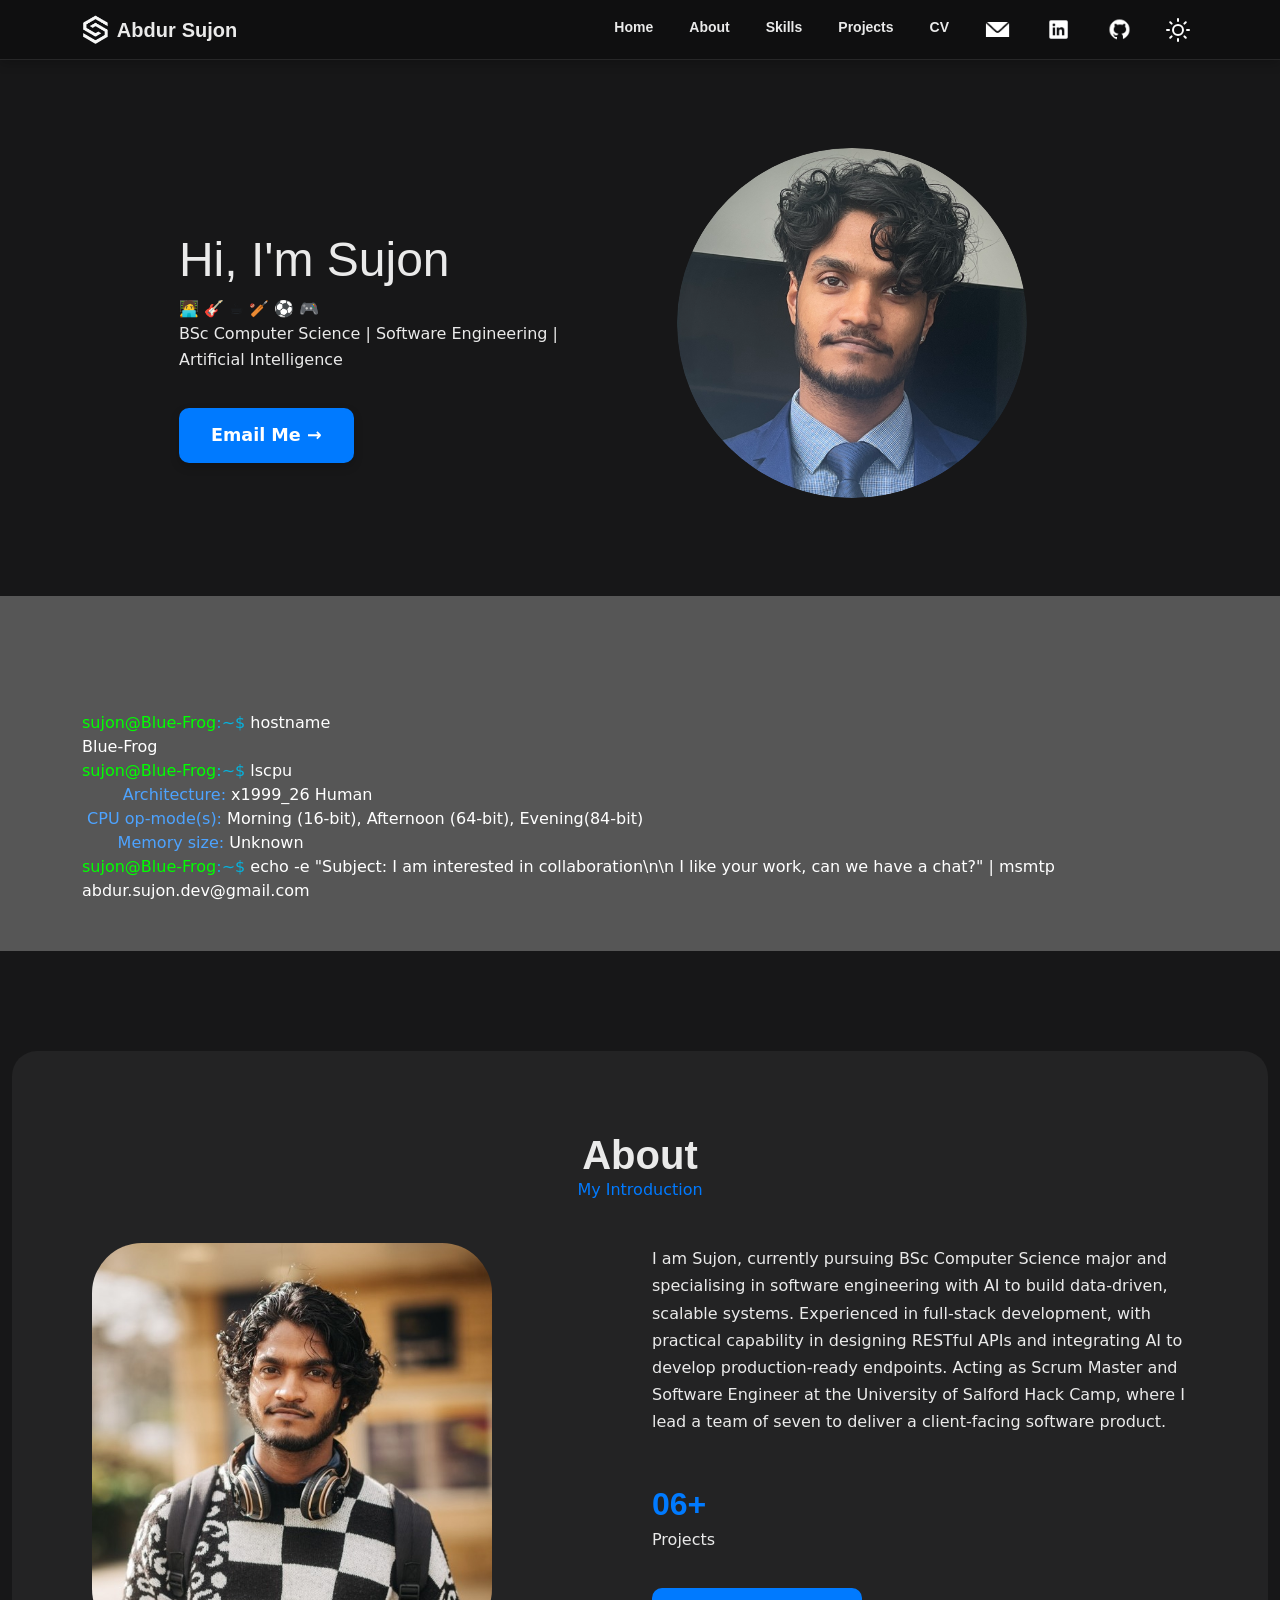
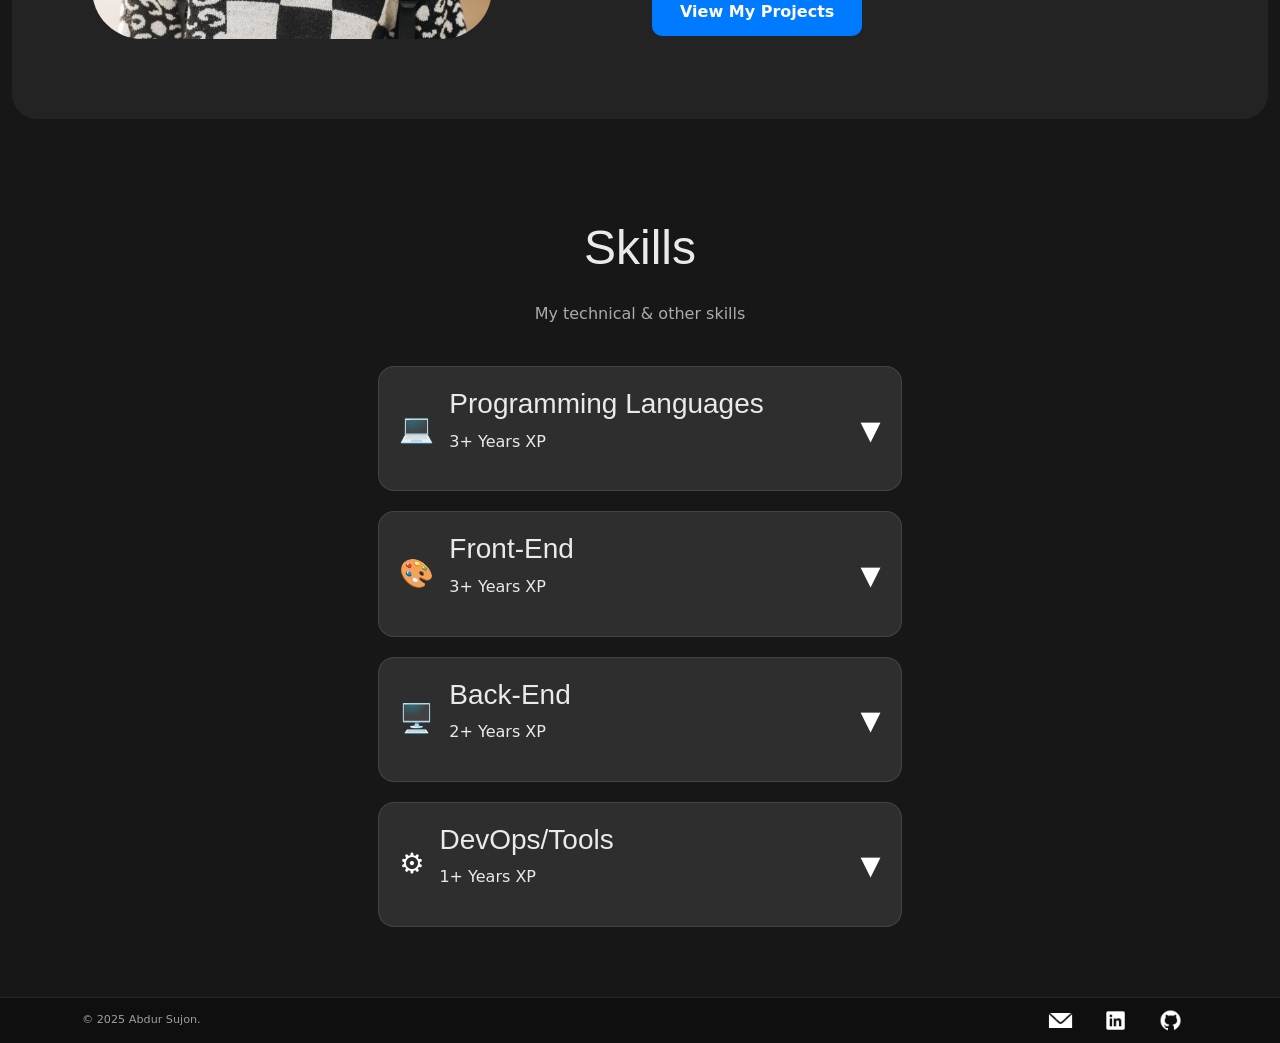
==== index.html @ 364bd64c "Clean up index.html by removing comments Removed commented sections from the HTML file." ====
<!doctype html>
<html lang="en">

<head>
  <meta charset="UTF-8" />
  <meta name="viewport" content="width=device-width, initial-scale=1" />
  <title>Sujon</title>

  <script>
    (function () {
      const saved = localStorage.getItem("theme");
      if (saved === "light") {
        document.documentElement.classList.add("light");
      }
    })();
  </script>

  <link href="https://cdn.jsdelivr.net/npm/bootstrap@5.3.3/dist/css/bootstrap.min.css" rel="stylesheet" />
  <link href="css/fonts.css" rel="stylesheet" />
  <link href="css/style.css" rel="stylesheet" />
  <link href="css/skills.css" rel="stylesheet" />
</head>

<body>
  <header id="header-placeholder"></header>

  <main>
    <section id="section-1">
      <div class="container-fluid d-flex justify-content-center">
        <div class="row align-items-center">

          <div class="col-12 col-lg-6 order-1 order-lg-2 mt-5 mb-lg-5">
            <div class="profile col-12 custom-col d-flex flex-column justify-content-center align-items-center">
              <img src="assets/home/profile-1.png" alt="Profile photo of Abdur Sujon" />
            </div>
          </div>

          <div class="col-12 col-lg-6 order-2 order-lg-1 mt-5">
            <h1 class="hero-title ">Hi, I'm Sujon</h1>
            <div class="hero-icons">
              <span>🧑‍💻</span>
              <span>🎸</span>
              <span>☕</span>
              <span>🏏</span>
              <span>⚽</span>
              <span>🎮</span>
            </div>

            <p class="hero-subtitle">
              BSc Computer Science | Software Engineering | Artificial Intelligence
            </p>

            <button class="hero-contact-btn" onclick="location.href='mailto:abdur.sujon.dev@gmail.com'">
              Email Me →
            </button>
          </div>

        </div>
      </div>
    </section>

    <section id="section-2">
      <div class="container section-2-container py-5">
        <div class="scrolling-wrapper ">
          <p class="scrolling-text">
            🧑‍💻 I love coding &nbsp; 🎸 I love Music &nbsp; ☕ I Love coffee &nbsp;
            🏏 I love cricket and love watching Josh Buttler smashing sixes &nbsp;
            ⚽ I love football and Messi &nbsp; 🎮 I love CS2 &nbsp; 🚋 I love Tram &nbsp;
            🎞️ I love films &nbsp; 🌵 I love nature &nbsp; 😻I love cat
          </p> <br>

 <span style="color:#00ff00;">sujon@Blue-Frog</span><span style="color:rgb(6, 177, 220);">:~$</span>
          <span style="color:#ffffff;"> hostname</span> <br>
          <span style="color:white">Blue-Frog</span> <br>

          <span style="color:#00ff00;">sujon@Blue-Frog</span><span style="color:rgb(6, 177, 220);">:~$</span>
          <span style="color:#ffffff;">lscpu</span> <br>
          <span style="color:#4da3ff;">&nbsp;&nbsp;&nbsp;&nbsp;&nbsp;&nbsp;&nbsp;&nbsp;Architecture:</span><span
            style="color:#ffffff;"> x1999_26 Human</span><br>
          <span style="color:#4da3ff;">&nbsp;CPU op-mode(s):</span><span style="color:#ffffff;"> Morning (16-bit),
            Afternoon (64-bit), Evening(84-bit)</span><br>
          <span style="color:#4da3ff;">&nbsp;&nbsp;&nbsp;&nbsp;&nbsp;&nbsp;&nbsp;Memory size:</span><span
            style="color:#ffffff;"> Unknown</span><br>
          <span style="color:#00ff00;">sujon@Blue-Frog</span><span style="color:rgb(6, 177, 220);">:~$</span>
          <span style="color:white">echo -e "Subject: I am interested in collaboration\n\n I like your work, can we have
            a chat?" | msmtp abdur.sujon.dev@gmail.com</span>

 
        </div>
      </div>
    </section>

    <section id="section-3">
      <div class="container-fluid d-flex justify-content-center">
        <div class="col-12 col-xxl-10 about-3-container">

          <h1 class="about-3-title text-center">About</h1>
          <p class="about-3-subtitle text-center">My Introduction</p>

          <div class="row justify-content-center align-items-center mt-4">

            <div class="col-lg-6 col-xxl-4 mb-4 mb-lg-0">
              <div class="about-3-img-wrapper">
                <img src="/assets/home/IMG_4728.jpg" alt="About Image" class="img-fluid" />
              </div>
            </div>

            <div class="col-lg-6 col-xxl-4">
              <div class="about-3-right">

                <p class="about-3-text">
                  I am Sujon, currently pursuing BSc Computer Science major and specialising
                  in software engineering with AI to build data-driven, scalable systems.
                  Experienced in full-stack development, with practical capability
                  in designing RESTful APIs and integrating AI to develop production-ready
                  endpoints. Acting as Scrum Master and Software Engineer at the University
                  of Salford Hack Camp, where I lead a team of seven to deliver a client-facing software product.
                </p>

                <div class="about-3-stats">
                  <div class="stat-box">
                    <h2>06+</h2>
                    <p>Projects</p>
                  </div>
                </div>

                <a href="projects.html" class="about-3-btn">View My Projects</a>

              </div>
            </div>

          </div>

        </div>
      </div>
    </section>

    <section id="section-4">
      <div class="container-fluid d-flex justify-content-center">
        <div class="col-12 col-lg-6 col-xl-5 col-xxl-4">
          <div class="custom-container-skills"></div>
        </div>
      </div>
    </section>

  </main>

  <footer id="footer-placeholder"></footer>

  <script src="https://cdn.jsdelivr.net/npm/@popperjs/core@2.11.8/dist/umd/popper.min.js"></script>
  <script src="https://cdn.jsdelivr.net/npm/bootstrap@5.3.8/dist/js/bootstrap.min.js"></script>
  <script src="js/main.js"></script>
  <script src="js/skills.js"></script>

</body>

</html>
---- css/fonts.css ----
/* --- Roboto --- */
/* roboto-400 - latin */
@font-face {
  font-display: swap;
  font-family: "Roboto";
  font-style: normal;
  font-weight: 400;
  src: url("../fonts/roboto/roboto-v30-latin-regular.woff2") format("woff2");
}

/* roboto-700 - latin */
@font-face {
  font-display: swap;
  font-family: "Roboto";
  font-style: normal;
  font-weight: 700;
  src: url("../fonts/roboto/roboto-v30-latin-700.woff2") format("woff2");
}

/* roboto-900 - latin */
@font-face {
  font-display: swap;
  font-family: "Roboto";
  font-style: normal;
  font-weight: 900;
  src: url("../fonts/roboto/roboto-v30-latin-900.woff2") format("woff2");
}

/* --- Montserrat --- */
/* montserrat-400 - latin */
@font-face {
  font-display: swap;
  font-family: "Montserrat";
  font-style: normal;
  font-weight: 400;
  src: url("../fonts/montserrat/montserrat-v26-latin-regular.woff2") format("woff2");
}

/* montserrat-700 - latin */
@font-face {
  font-display: swap;
  font-family: "Montserrat";
  font-style: normal;
  font-weight: 700;
  src: url("../fonts/montserrat/montserrat-v26-latin-700.woff2") format("woff2");
}

/* --- Montserrat Alternates --- */
/* montserrat-alternates-700 - latin */
@font-face {
  font-display: swap;
  font-family: "Montserrat Alternates";
  font-style: normal;
  font-weight: 700;
  src: url("../fonts/montserrat-alternates/montserrat-alternates-v17-latin-700.woff2") format("woff2");
}

/* --- Concert One --- */
/* concert-one-400 - latin */
@font-face {
  font-display: swap;
  font-family: "Concert One";
  font-style: normal;
  font-weight: 400;
  src: url("../fonts/concert-one/concert-one-v18-latin-regular.woff2") format("woff2");
}

/* concert-one-900 - This is a fallback as Concert One only has a 400 weight. We'll map 900 to it. */
@font-face {
  font-display: swap;
  font-family: "Concert One";
  font-style: normal;
  font-weight: 900;
  src: url("../fonts/concert-one/concert-one-v18-latin-regular.woff2") format("woff2");
}
---- css/style.css ----
/* ===================================================================
   CSS VARIABLES
   =================================================================== */
:root {
  --font-primary: "Roboto", sans-serif;
  --font-display: "Montserrat", sans-serif;
  --font-logo: "Montserrat Alternates", sans-serif;
  --font-effect: "Concert One", sans-serif;
  --color-navbar-footer: #0f0f10;
  --color-background-dark: #171718;
  --color-text-dark: #eaeaea;
  --nav-hover-bg: rgba(255, 255, 255, 0.1);
  --nav-hover-text: #ffffff;
  --color-text-light: #1d1d1f;
  --color-accent: #007aff;
  --radius-default: 16px;
  --radius-button: 10px;
  --shadow-subtle: 0 4px 10px rgba(0, 0, 0, 0.2);
  --shadow-lift: 0 0 30px rgba(0, 0, 0, 0.5);
  --border-subtle: 1px solid rgba(255, 255, 255, 0.1);
  --color-skill-bg: rgba(255, 255, 255, 0.05);
  --color-skill-card-bg: rgba(255, 255, 255, 0.05);
}

:root.light {
  --nav-hover-bg: rgba(0, 0, 0, 0.06);
  --nav-hover-text: #000000;
  --color-navbar-footer: #ffffff;
  --color-background-dark: #f5f5f7;
  --color-section-bg: #f2f2f5;
  --color-card-bg: #ffffff;
  --color-text-dark: #1d1d1f;
  --color-text-light: #6e6e73;
  --border-subtle: 1px solid rgba(0, 0, 0, 0.12);
  --shadow-subtle: 0 4px 10px rgba(0, 0, 0, 0.06);
  --shadow-lift: 0 8px 30px rgba(0, 0, 0, 0.12);
  --skill-bg: #ffffff;
  --skill-card-bg: #ffffff;
  --skill-progress-bg: rgba(0, 0, 0, 0.15);
}


/* ===================================================================
   GLOBAL & TYPOGRAPHY
   =================================================================== */


body {
  min-height: 100vh;
  display: flex;
  flex-direction: column;
  background: var(--color-background-dark);
}

main { flex: 1; }

h1, h2, h3, h4, h5, h6 {
  color: var(--color-text-dark);
  font-family: var(--font-display);
}

h1 { font-size: 48px; }
h2 { margin-top: 50px; }

p {
  font-weight: 400;
  color: var(--color-text-dark);
  line-height: 1.6;
}

hr { border: 1px solid rgba(255, 255, 255, 0.2); }

#section-1, #section-2, #section-3, #section-4 {
  margin-bottom: 50px;
}

#section-1 { margin-top: 100px; }
#section-2, #section-3, #section-4 { margin-top: 50px; }


/* ===================================================================
   NAVIGATION
   =================================================================== */
.custom-navbar {
  position: fixed !important;
  top: 0; left: 0; right: 0;
  z-index: 1030;
  background-color: var(--color-navbar-footer) !important;
  border-bottom: var(--border-subtle);
  box-shadow: var(--shadow-subtle);
  height: 60px;
  display: flex;
  align-items: center;
}

.navbar-brand.custom-brand {
  display: flex;
  align-items: center;
  gap: 8px;
}

#logo-img {
  height: 30px;
  width: auto;
  object-fit: contain;
}

.custom-navbar-toggler .menu-icon {
  height: 30px;
  width: 30px;
  stroke: var(--color-text-dark);
}

.split-text-container {
  display: flex;
  font-size: 20px;
  font-weight: bold;
  font-family: var(--font-logo);
  overflow: hidden;
}

.text-part {
  transform: translateX(0);
  animation-duration: 2s;
  animation-timing-function: ease-out;
  animation-fill-mode: forwards;
  color: var(--color-text-dark);
}

.text-part.left {
  transform: translateX(-200%);
  margin-right: 6px;
  animation-name: slide-in-left;
}

.text-part.right {
  transform: translateX(200%);
  animation-name: slide-in-right;
}

@keyframes slide-in-left {
  0% { transform: translateX(-200%); }
  100% { transform: translateX(0); }
}

@keyframes slide-in-right {
  0% { transform: translateX(200%); }
  100% { transform: translateX(0); }
}

.navbar-toggler { border: none; }
.navbar-toggler:focus { box-shadow: none; }

.navbar-nav .nav-link {
  font-family: var(--font-display);
  font-weight: 700;
  font-size: 14px;
  margin: 5px 10px;
  color: var(--color-text-dark);
  padding: 6px 14px;
  border-radius: var(--radius-button);
  transition: 0.2s ease-in-out;
}

.navbar-nav .nav-link:hover {
  background-color: var(--nav-hover-bg);
  color: var(--nav-hover-text);
  box-shadow: 0 0 10px rgba(0, 122, 255, 0.2);
  transform: translateY(-1px);
  text-decoration: none;
}

.contact-link {
  display: flex;
  align-items: center;
  padding: 6px 14px;
  margin: 5px 10px;
  border-radius: var(--radius-button);
  transition: 0.2s ease-in-out;
  text-decoration: none;
}

.contact-link:hover {
  background-color: rgba(255,255,255,0.1);
  box-shadow: 0 0 10px rgba(0,122,255,0.2);
  transform: translateY(-1px);
}

.contact-link img,
.footer-icon img {
  height: 25px;
  width: 25px;
  filter: none;
}

.navbar-collapse .navbar-nav {
  text-align: left;
  margin-left: 20px;
}
.theme-toggle-btn{
  border: none !important;
  background:transparent;
}

:root .theme-toggle-btn img {
  filter: invert(1);
  border:1px solid black;
  padding:2px;
  border:none;
}

:root.light .theme-toggle-btn img {
  filter: none;
}


/* ===================================================================
   SECTION 1: HERO & INTRO
   =================================================================== */
.hero-contact-btn {
  margin-top: 20px;
  background: var(--color-accent);
  color: #fff;
  border: none;
  padding: 14px 32px;
  border-radius: var(--radius-button);
  font-size: 1.1rem;
  font-weight: 600;
  cursor: pointer;
  transition: 0.25s ease;
  box-shadow: var(--shadow-subtle);
}
.hero-contact-btn:hover {
  transform: translateY(-3px);
  box-shadow: 0 0 15px rgba(0,122,255,0.45);
}

:root.light .hero-contact-btn:hover {
  box-shadow: 0 0 12px rgba(0,0,0,0.15);
}

.profile {
  width: 100%;
  max-width: 400px;
  display: flex;
  flex-direction: column;
  justify-content: center;
  align-items: center;
}

.profile img {
  width: 300px;
  height: 300px;
  object-fit: cover;
  border-radius: 50%;
}


/* ===================================================================
   SECTION 2: WHAT I LOVE
   =================================================================== */
#section-2 {
  overflow: hidden;
  background-color: rgb(86, 86, 86);
}



.scrolling-wrapper {
  width: 100%;
  overflow: hidden;
  white-space: nowrap;
}

.scrolling-text {
  padding-top: 10px;
  font-size: 1.6rem;
  font-weight: 600;
  color:white;
  display: inline-block;
  padding-left: 100%;
  animation: scrollText 18s linear infinite;
}

@keyframes scrollText {
  0% { transform: translateX(0); }
  100% { transform: translateX(-100%); }
}
#section-2 .scrolling-wrapper span {
  word-break: break-word;
  white-space: normal;
}

/* ===================================================================
   SECTION 3: ABOUT ME
   =================================================================== */
#section-3 { background-color: var(--color-background-dark); padding: 50px 0; }

.about-3-container {
  padding: 80px;
  border-radius: 25px;
  background-color: rgba(255,255,255,0.05);
}

:root.light .about-3-container {
  background-color: #ffffff;
  border: 1px solid rgba(0,0,0,0.12);
  box-shadow: 0 4px 10px rgba(0,0,0,0.06);
}

.about-3-title {
  font-size: 40px;
  font-weight: 800;
  color: var(--color-text-dark);
}

.about-3-subtitle {
  margin-top: -10px;
  color: var(--color-accent);
  margin-bottom: 40px;
}

.about-3-img-wrapper {
  width: 100%;
  max-width: 400px;
  margin: 0;
}

.about-3-img-wrapper img {
  width: 100%;
  height: auto;
  border-radius: 50px !important;
  object-fit: cover;
}

.about-3-text {
  font-size: 1rem;
  line-height: 1.7;
  color: var(--color-text-dark);
}

.about-3-stats { margin-top: 30px; }

.stat-box h2 {
  font-size: 32px;
  font-weight: 800;
  color: var(--color-accent);
}

.stat-box p {
  margin-top: -5px;
  color: var(--color-text-dark);
}

.about-3-btn {
  display: inline-block;
  padding: 12px 28px;
  background-color: var(--color-accent);
  color: white;
  font-weight: 600;
  border-radius: 10px;
  text-decoration: none;
  transition: 0.2s ease;
  margin-top: 20px;
}

.about-3-btn:hover {
  transform: scale(1.03);
  box-shadow: 0 0 15px rgba(0,122,255,0.4);
}


/* ===================================================================
   FOOTER
   =================================================================== */
.footer-container {
  position: relative;
  bottom: 0; left: 0; right: 0;
  z-index: 1020;
  background-color: var(--color-navbar-footer) !important;
  border-top: var(--border-subtle);
  flex-shrink: 0;
}

.footer-icon {
  padding: 5px;
  margin: 5px 10px;
}

.rights {
  color: rgba(255,255,255,0.6);
  font-size: 0.7rem;
}


/* ===================================================================
   MEDIA QUERIES
   =================================================================== */

/* ========================== max-width: 768px ========================== */
@media (max-width:768px) {

  .about-3-container { padding: 20px; }

  .about-3-img-wrapper img {
    max-width: 350px;
    margin: 0 auto;
    display: block;
  }

  .stat-box h2 { font-size: 26px; }

  /* Section 2 */
  
}


/* ========================== max-width: 991px ========================== */
@media (max-width:991px) {

  .navbar-collapse {
    position: absolute;
    top: 60px;
    left: 0;
    width: 100vw;
    background-color: var(--color-navbar-footer) !important;
    padding: 10px 0;
    z-index: 1029;
  }

  .navbar .container,
  .navbar .container-fluid {
    padding-left: 0 !important;
    padding-right: 0 !important;
  }

  .navbar-nav {
    width: 100%;
    align-items: flex-start !important;
  }

  .navbar-nav .nav-link,
  .contact-link {
    width: 100%;
    text-align: left;
    justify-content: flex-start;
    color: var(--color-text-dark) !important;
  }

  #logo-img {
    height: 25px;
    margin-left: 10px;
  }

  .profile {
    align-items: center !important;
    justify-content: center !important;
    max-width: 100% !important;
  }

  .profile img {
    margin: 0 auto !important;
    display: block !important;
  }

  .footer-container {
    height: auto;
    padding: 10px 0;
  }

  .rights { font-size: 0.65rem; }

  #section-1 .hero-title,
  #section-1 .hero-icons,
  #section-1 .hero-subtitle,
  #section-1 .hero-contact-btn {
    text-align: center;
  }

  #section-1 .hero-contact-btn {
    display: block;
    margin-left: auto;
    margin-right: auto;
  }
  #section-2{
    margin-top: 95px!important;
  }
}


/* ========================== min-width: 992px ========================== */
@media (min-width:992px) {
  .profile img {
    width: 350px;
    height: 350px;
  }
}
---- css/skills.css ----
/* DEFAULT = DARK MODE */
:root {
  --skill-bg: rgba(255, 255, 255, 0.07);
  --skill-card-bg: rgba(255, 255, 255, 0.10);
  --skill-progress-bg: rgba(255, 255, 255, 0.20);
}

/* LIGHT MODE OVERRIDES */
:root.light {
  --skill-bg: rgba(0, 0, 0, 0.04);
  --skill-card-bg: rgba(0, 0, 0, 0.06);
  --skill-progress-bg: rgba(0, 0, 0, 0.15);
}

:root:not(.light) .skill-category {
  background: var(--skill-card-bg) !important;
  color: #ffffff !important;
}

:root:not(.light) .skill-cat-header,
:root:not(.light) .skill-title,
:root:not(.light) .skill-icon,
:root:not(.light) .left-side {
  color: #ffffff !important;
}

:root:not(.light) .arrow {
  color: #ffffff !important;
  stroke: #ffffff !important;
}


/* ==========================
   BASE SKILLS SECTION
   ========================== */
.skills-wrapper {
  margin-top: 40px;
}

.skill-category {
  background: var(--skill-bg);
  border: var(--border-subtle);
  border-radius: 16px;
  padding: 20px;
  margin-bottom: 20px;
  transition: all 0.3s ease;
}

.skill-cat-header {
  display: flex;
  align-items: center;
  justify-content: space-between;
  cursor: pointer;
}

.left-side {
  display: flex;
  align-items: center;
  gap: 15px;
}

.skill-icon {
  font-size: 28px;
}

.skill-items {
  max-height: 0;
  overflow: hidden;
  transition: max-height 0.35s ease;
}

.skill-category.open .skill-items {
  max-height: 500px;
}

/* Progress bars */
.skill-bar {
  margin-bottom: 18px;
}

.skill-title {
  display: flex;
  justify-content: space-between;
  font-weight: bold;
  font-size: 14px;
}

.progress {
  height: 6px;
  background: var(--skill-progress-bg);
  border-radius: 50px;
  overflow: hidden;
  margin-top: 6px;
}

.progress-fill {
  height: 100%;
  background: #7b61ff;
  border-radius: 50px;
}

.skill-category.open .arrow {
  transform: rotate(180deg);
}

.arrow {
  font-size: 40px;
}
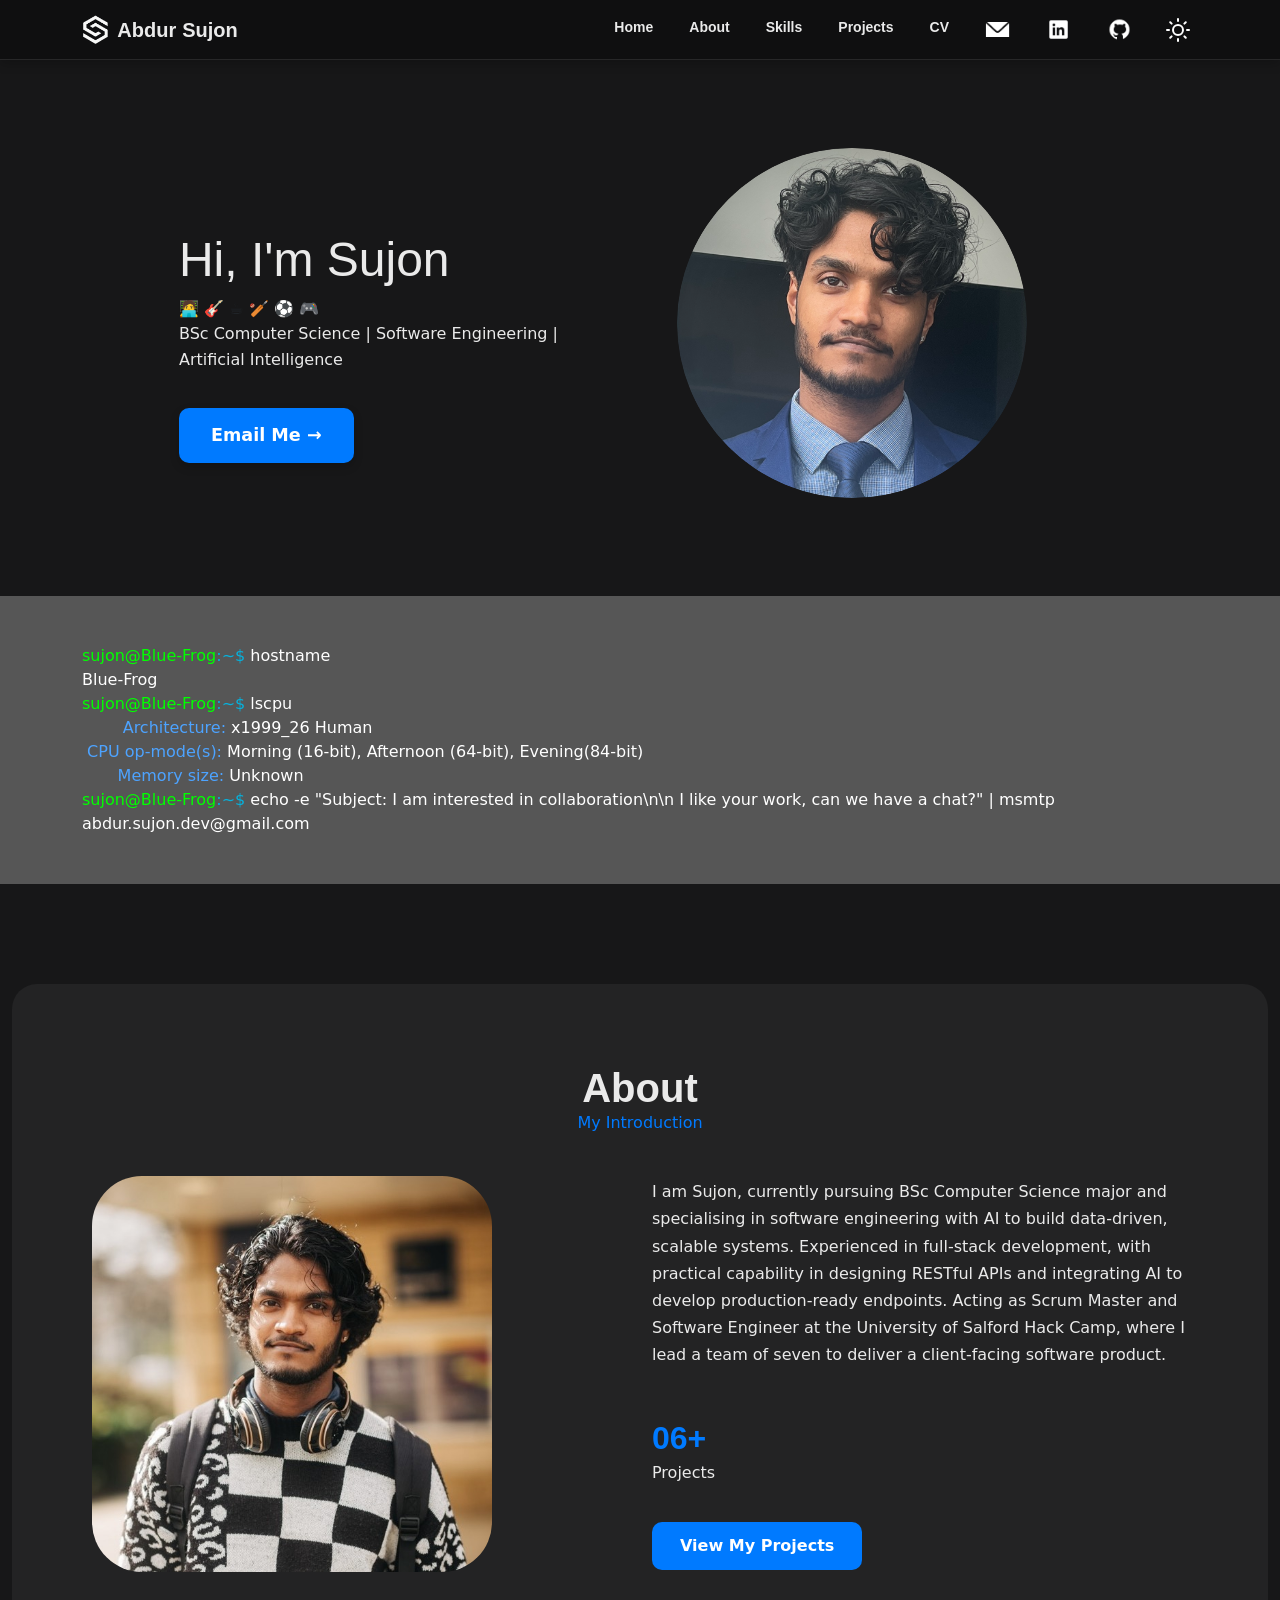
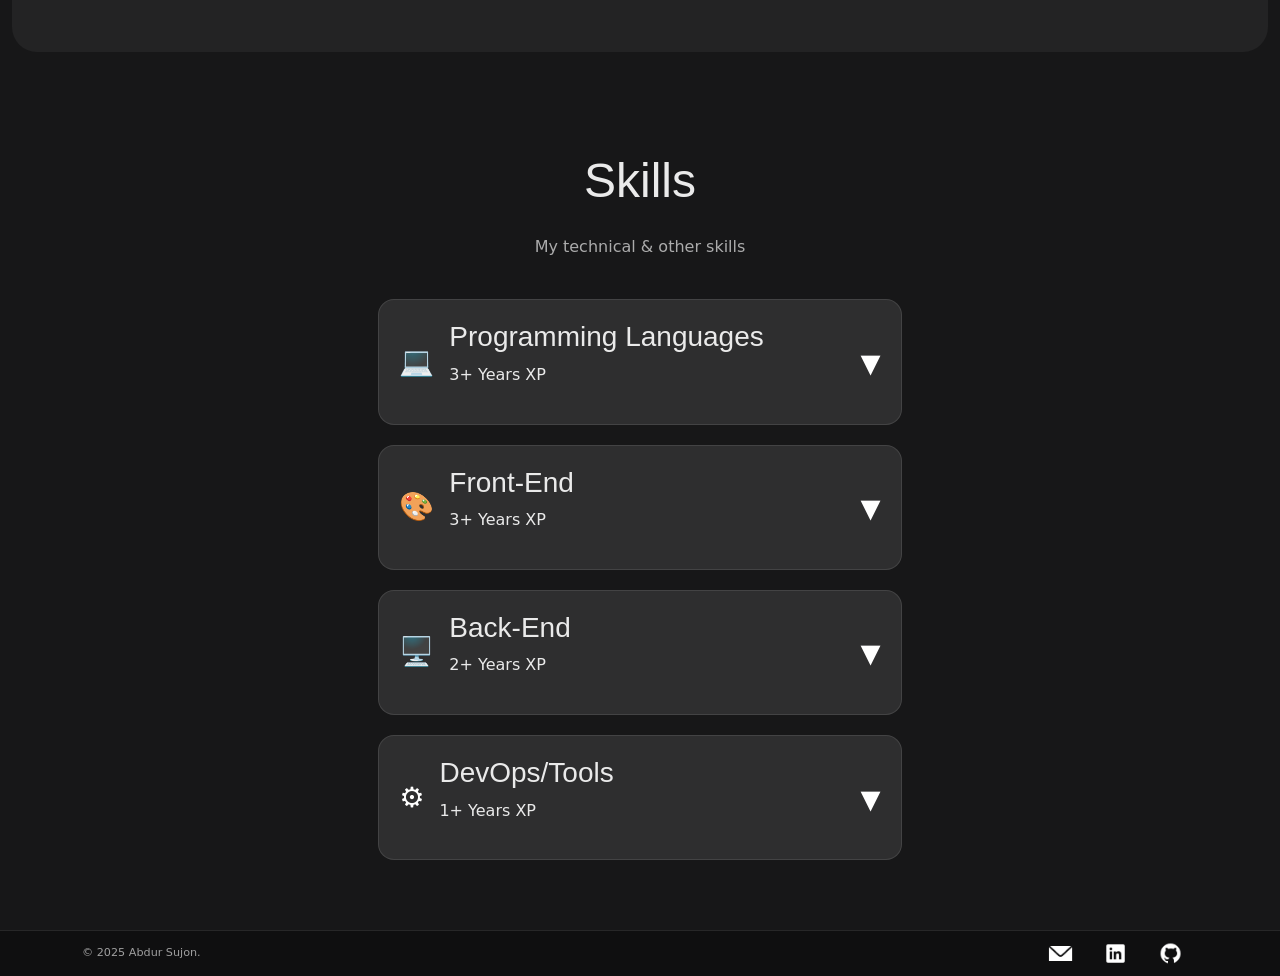
==== commit a1388dde: "Project section update in progress" ====
--- a/index.html
+++ b/index.html
@@ -5,16 +5,6 @@
   <meta charset="UTF-8" />
   <meta name="viewport" content="width=device-width, initial-scale=1" />
   <title>Sujon</title>
-
-  <script>
-    (function () {
-      const saved = localStorage.getItem("theme");
-      if (saved === "light") {
-        document.documentElement.classList.add("light");
-      }
-    })();
-  </script>
-
   <link href="https://cdn.jsdelivr.net/npm/bootstrap@5.3.3/dist/css/bootstrap.min.css" rel="stylesheet" />
   <link href="css/fonts.css" rel="stylesheet" />
   <link href="css/style.css" rel="stylesheet" />
@@ -60,16 +50,11 @@
     </section>
 
     <section id="section-2">
-      <div class="container section-2-container py-5">
+      <div class="container section-2-container py-5 ">
+        
         <div class="scrolling-wrapper ">
-          <p class="scrolling-text">
-            🧑‍💻 I love coding &nbsp; 🎸 I love Music &nbsp; ☕ I Love coffee &nbsp;
-            🏏 I love cricket and love watching Josh Buttler smashing sixes &nbsp;
-            ⚽ I love football and Messi &nbsp; 🎮 I love CS2 &nbsp; 🚋 I love Tram &nbsp;
-            🎞️ I love films &nbsp; 🌵 I love nature &nbsp; 😻I love cat
-          </p> <br>
 
- <span style="color:#00ff00;">sujon@Blue-Frog</span><span style="color:rgb(6, 177, 220);">:~$</span>
+          <span style="color:#00ff00;">sujon@Blue-Frog</span><span style="color:rgb(6, 177, 220);">:~$</span>
           <span style="color:#ffffff;"> hostname</span> <br>
           <span style="color:white">Blue-Frog</span> <br>
 
@@ -85,7 +70,7 @@
           <span style="color:white">echo -e "Subject: I am interested in collaboration\n\n I like your work, can we have
             a chat?" | msmtp abdur.sujon.dev@gmail.com</span>
 
- 
+
         </div>
       </div>
     </section>
@@ -154,4 +139,4 @@
 
 </body>
 
-</html>
+</html>
--- a/css/fonts.css
+++ b/css/fonts.css
@@ -1,5 +1,3 @@
-/* --- Roboto --- */
-/* roboto-400 - latin */
 @font-face {
   font-display: swap;
   font-family: "Roboto";
@@ -8,7 +6,6 @@
   src: url("../fonts/roboto/roboto-v30-latin-regular.woff2") format("woff2");
 }
 
-/* roboto-700 - latin */
 @font-face {
   font-display: swap;
   font-family: "Roboto";
@@ -17,7 +14,6 @@
   src: url("../fonts/roboto/roboto-v30-latin-700.woff2") format("woff2");
 }
 
-/* roboto-900 - latin */
 @font-face {
   font-display: swap;
   font-family: "Roboto";
@@ -26,8 +22,6 @@
   src: url("../fonts/roboto/roboto-v30-latin-900.woff2") format("woff2");
 }
 
-/* --- Montserrat --- */
-/* montserrat-400 - latin */
 @font-face {
   font-display: swap;
   font-family: "Montserrat";
@@ -36,7 +30,6 @@
   src: url("../fonts/montserrat/montserrat-v26-latin-regular.woff2") format("woff2");
 }
 
-/* montserrat-700 - latin */
 @font-face {
   font-display: swap;
   font-family: "Montserrat";
@@ -45,8 +38,6 @@
   src: url("../fonts/montserrat/montserrat-v26-latin-700.woff2") format("woff2");
 }
 
-/* --- Montserrat Alternates --- */
-/* montserrat-alternates-700 - latin */
 @font-face {
   font-display: swap;
   font-family: "Montserrat Alternates";
@@ -55,8 +46,6 @@
   src: url("../fonts/montserrat-alternates/montserrat-alternates-v17-latin-700.woff2") format("woff2");
 }
 
-/* --- Concert One --- */
-/* concert-one-400 - latin */
 @font-face {
   font-display: swap;
   font-family: "Concert One";
@@ -65,11 +54,10 @@
   src: url("../fonts/concert-one/concert-one-v18-latin-regular.woff2") format("woff2");
 }
 
-/* concert-one-900 - This is a fallback as Concert One only has a 400 weight. We'll map 900 to it. */
 @font-face {
   font-display: swap;
   font-family: "Concert One";
   font-style: normal;
   font-weight: 900;
   src: url("../fonts/concert-one/concert-one-v18-latin-regular.woff2") format("woff2");
-}
+}
--- a/css/style.css
+++ b/css/style.css
@@ -1,6 +1,3 @@
-/* ===================================================================
-   CSS VARIABLES
-   =================================================================== */
 :root {
   --font-primary: "Roboto", sans-serif;
   --font-display: "Montserrat", sans-serif;
@@ -39,12 +36,6 @@
   --skill-progress-bg: rgba(0, 0, 0, 0.15);
 }
 
-
-/* ===================================================================
-   GLOBAL & TYPOGRAPHY
-   =================================================================== */
-
-
 body {
   min-height: 100vh;
   display: flex;
@@ -52,15 +43,27 @@
   background: var(--color-background-dark);
 }
 
-main { flex: 1; }
-
-h1, h2, h3, h4, h5, h6 {
+main {
+  flex: 1;
+}
+
+h1,
+h2,
+h3,
+h4,
+h5,
+h6 {
   color: var(--color-text-dark);
   font-family: var(--font-display);
 }
 
-h1 { font-size: 48px; }
-h2 { margin-top: 50px; }
+h1 {
+  font-size: 48px;
+}
+
+h2 {
+  margin-top: 50px;
+}
 
 p {
   font-weight: 400;
@@ -68,22 +71,32 @@
   line-height: 1.6;
 }
 
-hr { border: 1px solid rgba(255, 255, 255, 0.2); }
-
-#section-1, #section-2, #section-3, #section-4 {
+hr {
+  border: 1px solid rgba(255, 255, 255, 0.2);
+}
+
+#section-1,
+#section-2,
+#section-3,
+#section-4 {
   margin-bottom: 50px;
 }
 
-#section-1 { margin-top: 100px; }
-#section-2, #section-3, #section-4 { margin-top: 50px; }
-
-
-/* ===================================================================
-   NAVIGATION
-   =================================================================== */
+#section-1 {
+  margin-top: 100px;
+}
+
+#section-2,
+#section-3,
+#section-4 {
+  margin-top: 50px;
+}
+
 .custom-navbar {
   position: fixed !important;
-  top: 0; left: 0; right: 0;
+  top: 0;
+  left: 0;
+  right: 0;
   z-index: 1030;
   background-color: var(--color-navbar-footer) !important;
   border-bottom: var(--border-subtle);
@@ -139,17 +152,32 @@
 }
 
 @keyframes slide-in-left {
-  0% { transform: translateX(-200%); }
-  100% { transform: translateX(0); }
+  0% {
+    transform: translateX(-200%);
+  }
+
+  100% {
+    transform: translateX(0);
+  }
 }
 
 @keyframes slide-in-right {
-  0% { transform: translateX(200%); }
-  100% { transform: translateX(0); }
-}
-
-.navbar-toggler { border: none; }
-.navbar-toggler:focus { box-shadow: none; }
+  0% {
+    transform: translateX(200%);
+  }
+
+  100% {
+    transform: translateX(0);
+  }
+}
+
+.navbar-toggler {
+  border: none;
+}
+
+.navbar-toggler:focus {
+  box-shadow: none;
+}
 
 .navbar-nav .nav-link {
   font-family: var(--font-display);
@@ -181,8 +209,8 @@
 }
 
 .contact-link:hover {
-  background-color: rgba(255,255,255,0.1);
-  box-shadow: 0 0 10px rgba(0,122,255,0.2);
+  background-color: rgba(255, 255, 255, 0.1);
+  box-shadow: 0 0 10px rgba(0, 122, 255, 0.2);
   transform: translateY(-1px);
 }
 
@@ -197,26 +225,23 @@
   text-align: left;
   margin-left: 20px;
 }
-.theme-toggle-btn{
+
+.theme-toggle-btn {
   border: none !important;
-  background:transparent;
+  background: transparent;
 }
 
 :root .theme-toggle-btn img {
   filter: invert(1);
-  border:1px solid black;
-  padding:2px;
-  border:none;
+  border: 1px solid black;
+  padding: 2px;
+  border: none;
 }
 
 :root.light .theme-toggle-btn img {
   filter: none;
 }
 
-
-/* ===================================================================
-   SECTION 1: HERO & INTRO
-   =================================================================== */
 .hero-contact-btn {
   margin-top: 20px;
   background: var(--color-accent);
@@ -230,13 +255,14 @@
   transition: 0.25s ease;
   box-shadow: var(--shadow-subtle);
 }
+
 .hero-contact-btn:hover {
   transform: translateY(-3px);
-  box-shadow: 0 0 15px rgba(0,122,255,0.45);
+  box-shadow: 0 0 15px rgba(0, 122, 255, 0.45);
 }
 
 :root.light .hero-contact-btn:hover {
-  box-shadow: 0 0 12px rgba(0,0,0,0.15);
+  box-shadow: 0 0 12px rgba(0, 0, 0, 0.15);
 }
 
 .profile {
@@ -255,16 +281,10 @@
   border-radius: 50%;
 }
 
-
-/* ===================================================================
-   SECTION 2: WHAT I LOVE
-   =================================================================== */
 #section-2 {
   overflow: hidden;
   background-color: rgb(86, 86, 86);
 }
-
-
 
 .scrolling-wrapper {
   width: 100%;
@@ -272,40 +292,26 @@
   white-space: nowrap;
 }
 
-.scrolling-text {
-  padding-top: 10px;
-  font-size: 1.6rem;
-  font-weight: 600;
-  color:white;
-  display: inline-block;
-  padding-left: 100%;
-  animation: scrollText 18s linear infinite;
-}
-
-@keyframes scrollText {
-  0% { transform: translateX(0); }
-  100% { transform: translateX(-100%); }
-}
 #section-2 .scrolling-wrapper span {
   word-break: break-word;
   white-space: normal;
 }
 
-/* ===================================================================
-   SECTION 3: ABOUT ME
-   =================================================================== */
-#section-3 { background-color: var(--color-background-dark); padding: 50px 0; }
+#section-3 {
+  background-color: var(--color-background-dark);
+  padding: 50px 0;
+}
 
 .about-3-container {
   padding: 80px;
   border-radius: 25px;
-  background-color: rgba(255,255,255,0.05);
+  background-color: rgba(255, 255, 255, 0.05);
 }
 
 :root.light .about-3-container {
   background-color: #ffffff;
-  border: 1px solid rgba(0,0,0,0.12);
-  box-shadow: 0 4px 10px rgba(0,0,0,0.06);
+  border: 1px solid rgba(0, 0, 0, 0.12);
+  box-shadow: 0 4px 10px rgba(0, 0, 0, 0.06);
 }
 
 .about-3-title {
@@ -339,7 +345,9 @@
   color: var(--color-text-dark);
 }
 
-.about-3-stats { margin-top: 30px; }
+.about-3-stats {
+  margin-top: 30px;
+}
 
 .stat-box h2 {
   font-size: 32px;
@@ -366,16 +374,14 @@
 
 .about-3-btn:hover {
   transform: scale(1.03);
-  box-shadow: 0 0 15px rgba(0,122,255,0.4);
-}
-
-
-/* ===================================================================
-   FOOTER
-   =================================================================== */
+  box-shadow: 0 0 15px rgba(0, 122, 255, 0.4);
+}
+
 .footer-container {
   position: relative;
-  bottom: 0; left: 0; right: 0;
+  bottom: 0;
+  left: 0;
+  right: 0;
   z-index: 1020;
   background-color: var(--color-navbar-footer) !important;
   border-top: var(--border-subtle);
@@ -388,19 +394,15 @@
 }
 
 .rights {
-  color: rgba(255,255,255,0.6);
+  color: rgba(255, 255, 255, 0.6);
   font-size: 0.7rem;
 }
 
-
-/* ===================================================================
-   MEDIA QUERIES
-   =================================================================== */
-
-/* ========================== max-width: 768px ========================== */
 @media (max-width:768px) {
 
-  .about-3-container { padding: 20px; }
+  .about-3-container {
+    padding: 20px;
+  }
 
   .about-3-img-wrapper img {
     max-width: 350px;
@@ -408,14 +410,12 @@
     display: block;
   }
 
-  .stat-box h2 { font-size: 26px; }
-
-  /* Section 2 */
-  
-}
-
-
-/* ========================== max-width: 991px ========================== */
+  .stat-box h2 {
+    font-size: 26px;
+  }
+
+}
+
 @media (max-width:991px) {
 
   .navbar-collapse {
@@ -468,7 +468,9 @@
     padding: 10px 0;
   }
 
-  .rights { font-size: 0.65rem; }
+  .rights {
+    font-size: 0.65rem;
+  }
 
   #section-1 .hero-title,
   #section-1 .hero-icons,
@@ -482,16 +484,15 @@
     margin-left: auto;
     margin-right: auto;
   }
-  #section-2{
-    margin-top: 95px!important;
-  }
-}
-
-
-/* ========================== min-width: 992px ========================== */
+
+  #section-2 {
+    margin-top: 95px !important;
+  }
+}
+
 @media (min-width:992px) {
   .profile img {
     width: 350px;
     height: 350px;
   }
-}
+}
--- a/css/skills.css
+++ b/css/skills.css
@@ -1,12 +1,9 @@
-
-/* DEFAULT = DARK MODE */
 :root {
   --skill-bg: rgba(255, 255, 255, 0.07);
   --skill-card-bg: rgba(255, 255, 255, 0.10);
   --skill-progress-bg: rgba(255, 255, 255, 0.20);
 }
 
-/* LIGHT MODE OVERRIDES */
 :root.light {
   --skill-bg: rgba(0, 0, 0, 0.04);
   --skill-card-bg: rgba(0, 0, 0, 0.06);
@@ -30,10 +27,6 @@
   stroke: #ffffff !important;
 }
 
-
-/* ==========================
-   BASE SKILLS SECTION
-   ========================== */
 .skills-wrapper {
   margin-top: 40px;
 }
@@ -74,7 +67,6 @@
   max-height: 500px;
 }
 
-/* Progress bars */
 .skill-bar {
   margin-bottom: 18px;
 }
@@ -106,4 +98,4 @@
 
 .arrow {
   font-size: 40px;
-}
+}
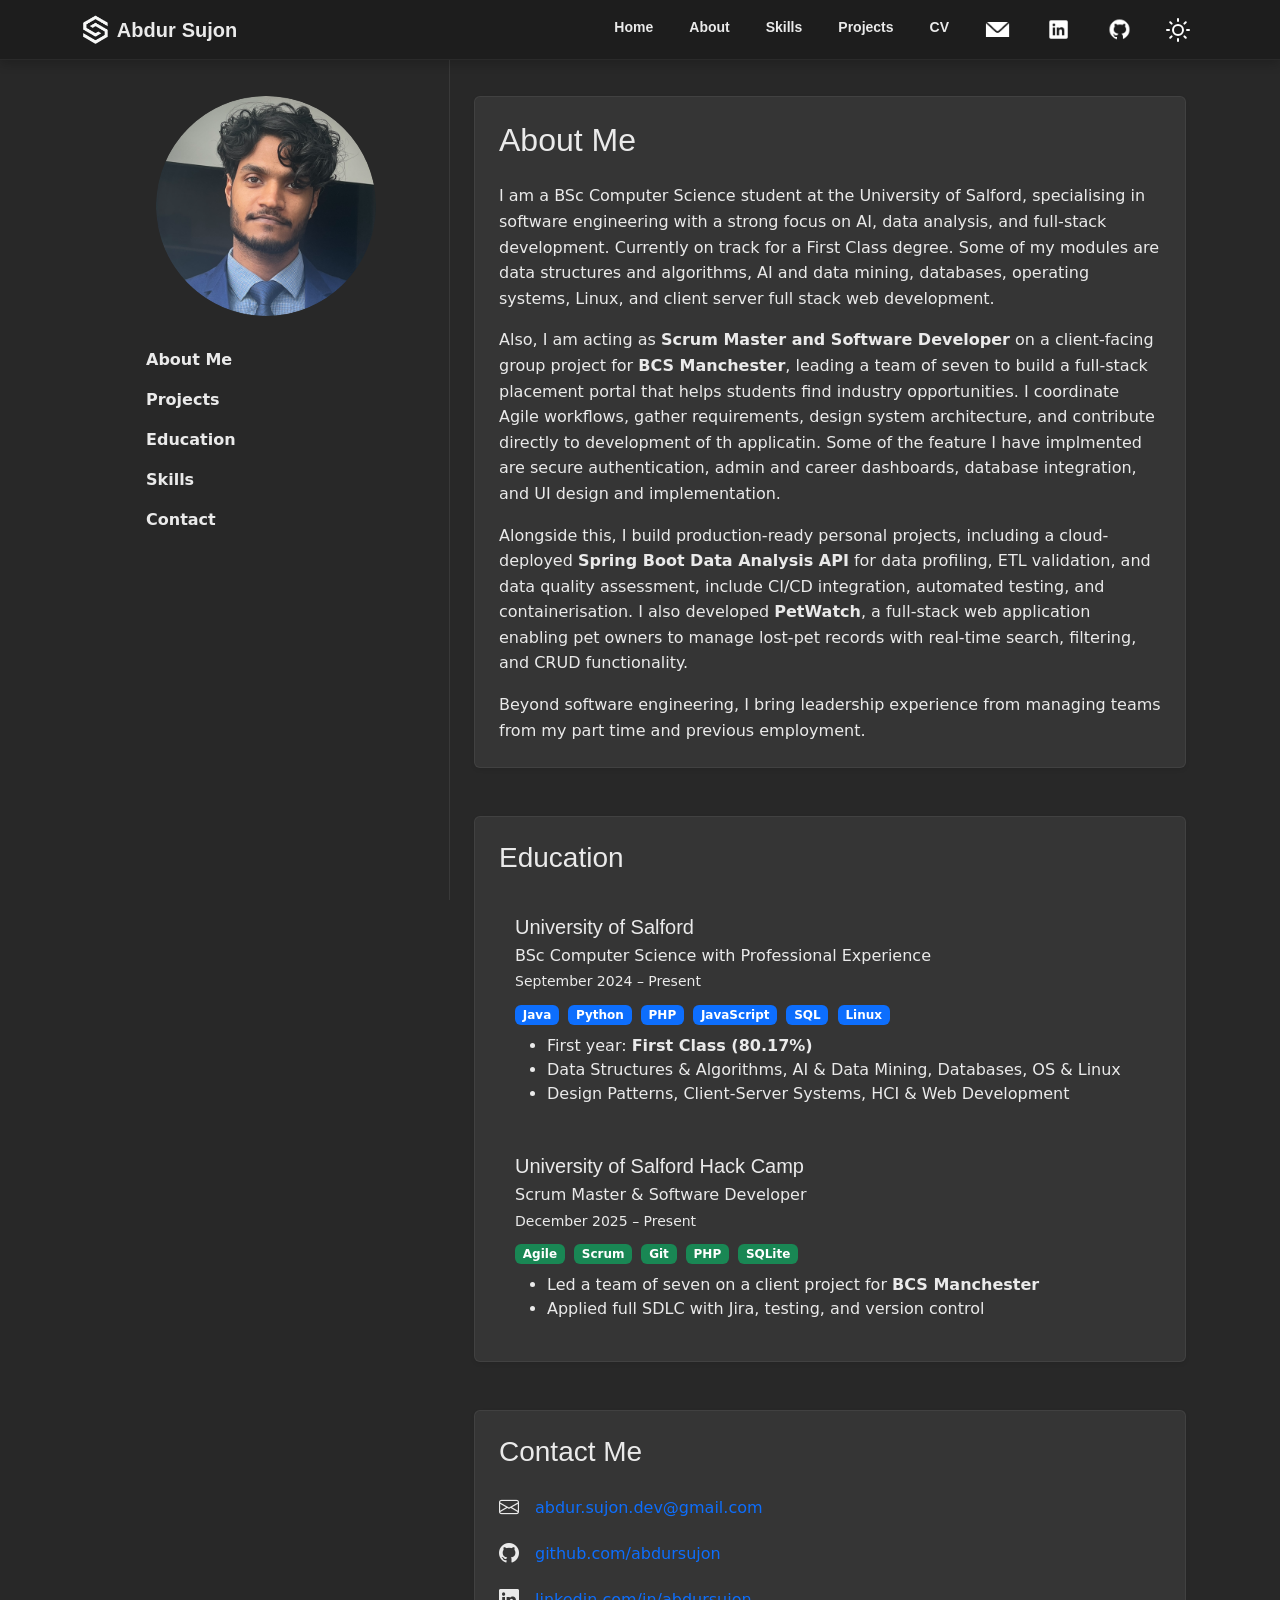
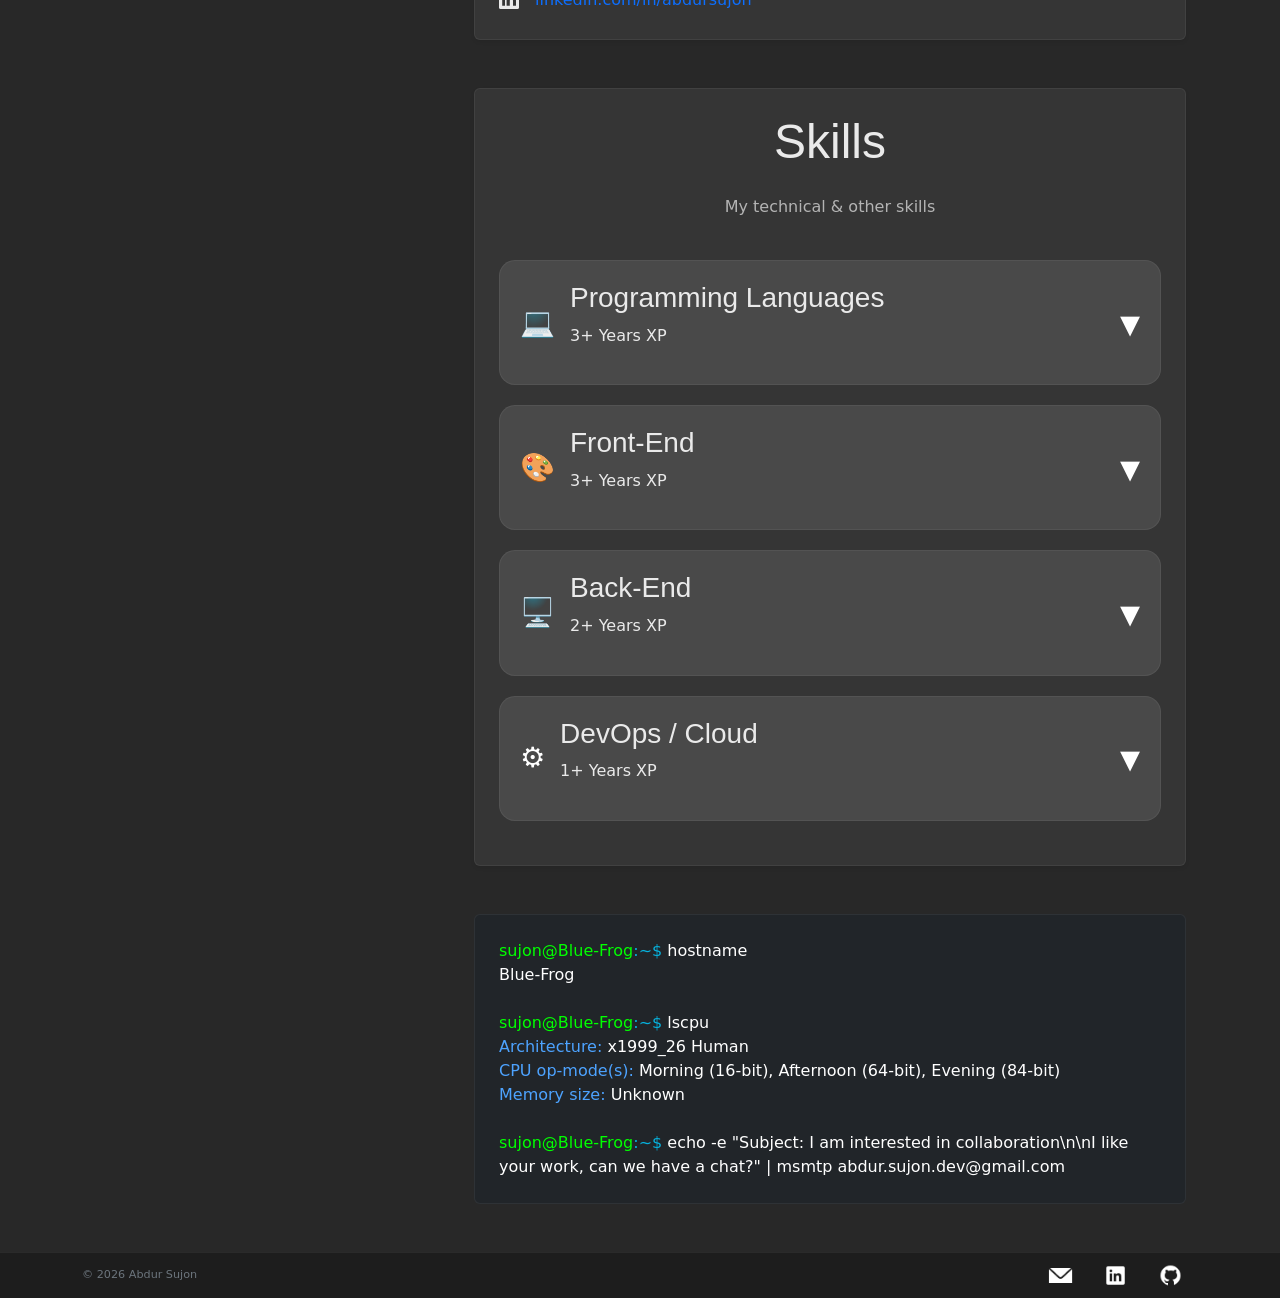
==== commit 4a85e489: "Portfolio update in progress" ====
--- a/index.html
+++ b/index.html
@@ -9,125 +9,194 @@
   <link href="css/fonts.css" rel="stylesheet" />
   <link href="css/style.css" rel="stylesheet" />
   <link href="css/skills.css" rel="stylesheet" />
+  <link rel="stylesheet" href="https://cdn.jsdelivr.net/npm/bootstrap-icons@1.11.3/font/bootstrap-icons.css">
+
 </head>
 
 <body>
   <header id="header-placeholder"></header>
 
-  <main>
-    <section id="section-1">
-      <div class="container-fluid d-flex justify-content-center">
-        <div class="row align-items-center">
-
-          <div class="col-12 col-lg-6 order-1 order-lg-2 mt-5 mb-lg-5">
-            <div class="profile col-12 custom-col d-flex flex-column justify-content-center align-items-center">
-              <img src="assets/home/profile-1.png" alt="Profile photo of Abdur Sujon" />
-            </div>
-          </div>
-
-          <div class="col-12 col-lg-6 order-2 order-lg-1 mt-5">
-            <h1 class="hero-title ">Hi, I'm Sujon</h1>
-            <div class="hero-icons">
-              <span>🧑‍💻</span>
-              <span>🎸</span>
-              <span>☕</span>
-              <span>🏏</span>
-              <span>⚽</span>
-              <span>🎮</span>
-            </div>
-
-            <p class="hero-subtitle">
-              BSc Computer Science | Software Engineering | Artificial Intelligence
-            </p>
-
-            <button class="hero-contact-btn" onclick="location.href='mailto:abdur.sujon.dev@gmail.com'">
-              Email Me →
-            </button>
-          </div>
-
+  <main class="container main-container">
+    <div class="row min-vh-100">
+
+      <!-- Side bar -->
+      <aside class="d-none d-lg-block col-lg-3 col-xl-4 py-lg-5 sticky-sidebar pe-5">
+        <div class="mb-lg-4 mt-lg-5">
+          <img src="assets/home/profile-1.png"
+            class="img-fluid rounded-circle mb-3 profile-image d-block ms-0 mx-lg-auto" alt="Profile photo" />
         </div>
+
+        <ul class="nav flex-column sidebar-nav">
+          <li><a class="nav-link" href="#about">About Me</a></li>
+          <li><a class="nav-link" href="./projects.html">Projects</a></li>
+          <li><a class="nav-link" href="#education">Education</a></li>
+          <li><a class="nav-link" href="#skills">Skills</a></li>
+          <li><a class="nav-link" href="#contact">Contact</a></li>
+        </ul>
+      </aside>
+
+      <div class="d-block d-lg-none my-4 text-start">
+        <img src="assets/home/profile-1.png" class="img-fluid rounded-circle profile-image mb-2 d-block"
+          alt="Profile photo" style="max-width:200px;" />
+        <h5 class="mt-3 mb-0">Abdur Sujon</h5>
+        <small class="text-muted">Software Engineer · CS Student</small>
       </div>
-    </section>
-
-    <section id="section-2">
-      <div class="container section-2-container py-5 ">
-        
-        <div class="scrolling-wrapper ">
-
-          <span style="color:#00ff00;">sujon@Blue-Frog</span><span style="color:rgb(6, 177, 220);">:~$</span>
-          <span style="color:#ffffff;"> hostname</span> <br>
-          <span style="color:white">Blue-Frog</span> <br>
-
-          <span style="color:#00ff00;">sujon@Blue-Frog</span><span style="color:rgb(6, 177, 220);">:~$</span>
-          <span style="color:#ffffff;">lscpu</span> <br>
-          <span style="color:#4da3ff;">&nbsp;&nbsp;&nbsp;&nbsp;&nbsp;&nbsp;&nbsp;&nbsp;Architecture:</span><span
-            style="color:#ffffff;"> x1999_26 Human</span><br>
-          <span style="color:#4da3ff;">&nbsp;CPU op-mode(s):</span><span style="color:#ffffff;"> Morning (16-bit),
-            Afternoon (64-bit), Evening(84-bit)</span><br>
-          <span style="color:#4da3ff;">&nbsp;&nbsp;&nbsp;&nbsp;&nbsp;&nbsp;&nbsp;Memory size:</span><span
-            style="color:#ffffff;"> Unknown</span><br>
-          <span style="color:#00ff00;">sujon@Blue-Frog</span><span style="color:rgb(6, 177, 220);">:~$</span>
-          <span style="color:white">echo -e "Subject: I am interested in collaboration\n\n I like your work, can we have
-            a chat?" | msmtp abdur.sujon.dev@gmail.com</span>
-
-
-        </div>
+
+      <!-- Main content -->
+      <div class="col-12 col-lg-9 col-xl-8 py-sm-2 py-lg-5 px-lg-4 mt-lg-5 mt-sm-2">
+
+        <section id="about" class="mb-5">
+          <div class="rounded shadow-sm px-4">
+
+            <h2 class="my-4">About Me</h2>
+
+            <p>
+              I am a BSc Computer Science student at the University of Salford, specialising in software engineering
+              with a strong focus on AI, data analysis, and full-stack development. Currently on track for a
+              First Class degree. Some of my modules are data structures and algorithms, AI and data
+              mining, databases, operating systems, Linux, and client server full stack web development.
+            </p>
+
+            <p>
+              Also, I am acting as <strong>Scrum Master and Software Developer</strong> on a client-facing group project
+              for
+              <strong>BCS Manchester</strong>, leading a team of seven to build a full-stack placement portal that helps
+              students find industry opportunities. I coordinate Agile workflows, gather requirements, design system
+              architecture, and contribute directly to development of th applicatin. Some of the feature I have
+              implmented are
+              secure authentication, admin and career dashboards, database integration, and UI design and
+              implementation.
+            </p>
+
+            <p>
+              Alongside this, I build production-ready personal projects, including a cloud-deployed
+              <strong>Spring Boot Data Analysis API</strong> for data profiling, ETL validation, and data quality
+              assessment, include CI/CD integration, automated testing, and containerisation. I also developed
+              <strong>PetWatch</strong>, a
+              full-stack web application enabling pet owners to manage lost-pet records with real-time search,
+              filtering, and CRUD functionality.
+            </p>
+
+            <p class="mb-4">
+              Beyond software engineering, I bring leadership experience from managing teams from my part time and
+              previous employment.
+            </p>
+
+          </div>
+        </section>
+
+        <section id="education" class="mb-5">
+          <div class="rounded shadow-sm p-4">
+
+            <h3 class="mb-4">Education</h3>
+            <div class="rounded p-3 mb-3">
+              <h5 class="mb-1">University of Salford</h5>
+              <p class="mb-2 text-muted">
+                BSc Computer Science with Professional Experience<br>
+                <small>September 2024 – Present</small>
+              </p>
+
+              <div class="mb-2">
+                <span class="badge bg-primary me-1">Java</span>
+                <span class="badge bg-primary me-1">Python</span>
+                <span class="badge bg-primary me-1">PHP</span>
+                <span class="badge bg-primary me-1">JavaScript</span>
+                <span class="badge bg-primary me-1">SQL</span>
+                <span class="badge bg-primary me-1">Linux</span>
+              </div>
+
+              <ul class="mb-0">
+                <li>First year: <strong>First Class (80.17%)</strong></li>
+                <li>Data Structures & Algorithms, AI & Data Mining, Databases, OS & Linux</li>
+                <li>Design Patterns, Client-Server Systems, HCI & Web Development</li>
+              </ul>
+            </div>
+
+            <div class="rounded p-3">
+              <h5 class="mb-1">University of Salford Hack Camp</h5>
+              <p class="mb-2 text-muted">
+                Scrum Master & Software Developer<br>
+                <small>December 2025 – Present</small>
+              </p>
+
+              <div class="mb-2">
+                <span class="badge bg-success me-1">Agile</span>
+                <span class="badge bg-success me-1">Scrum</span>
+                <span class="badge bg-success me-1">Git</span>
+                <span class="badge bg-success me-1">PHP</span>
+                <span class="badge bg-success me-1">SQLite</span>
+              </div>
+
+              <ul class="mb-0">
+                <li>Led a team of seven on a client project for <strong>BCS Manchester</strong></li>
+                <li>Applied full SDLC with Jira, testing, and version control</li>
+              </ul>
+            </div>
+
+          </div>
+        </section>
+
+        <section id="contact" class="mb-5">
+          <div class="rounded shadow-sm p-4">
+
+            <h3 class="mb-4">Contact Me</h3>
+
+            <div class="d-flex align-items-center mb-3">
+              <i class="bi bi-envelope me-3 fs-5"></i>
+              <a href="mailto:abdur.sujon.dev@gmail.com" class="text-decoration-none">
+                abdur.sujon.dev@gmail.com
+              </a>
+            </div>
+
+            <div class="d-flex align-items-center mb-3">
+              <i class="bi bi-github me-3 fs-5"></i>
+              <a href="https://github.com/abdursujon" target="_blank" class="text-decoration-none">
+                github.com/abdursujon
+              </a>
+            </div>
+
+            <div class="d-flex align-items-center">
+              <i class="bi bi-linkedin me-3 fs-5"></i>
+              <a href="https://www.linkedin.com/in/abdursujon/" target="_blank" class="text-decoration-none">
+                linkedin.com/in/abdursujon
+              </a>
+            </div>
+
+          </div>
+        </section>
+
+        <section id="skills" class="mb-5">
+          <div class="rounded shadow-sm p-4">
+            <div class="custom-container-skills"></div>
+          </div>
+        </section>
+
+        <section id="terminal" class="mb-5 mb-lg-0">
+          <div class="bg-dark rounded p-4 ">
+
+            <span style="color:#00ff00;">sujon@Blue-Frog</span><span style="color:rgb(6,177,220);">:~$</span>
+            <span style="color:#ffffff;"> hostname</span><br>
+            <span style="color:white;">Blue-Frog</span><br><br>
+
+            <span style="color:#00ff00;">sujon@Blue-Frog</span><span style="color:rgb(6,177,220);">:~$</span>
+            <span style="color:#ffffff;"> lscpu</span><br>
+            <span style="color:#4da3ff;">Architecture:</span>
+            <span style="color:#ffffff;"> x1999_26 Human</span><br>
+            <span style="color:#4da3ff;">CPU op-mode(s):</span>
+            <span style="color:#ffffff;"> Morning (16-bit), Afternoon (64-bit), Evening (84-bit)</span><br>
+            <span style="color:#4da3ff;">Memory size:</span>
+            <span style="color:#ffffff;"> Unknown</span><br><br>
+
+            <span style="color:#00ff00;">sujon@Blue-Frog</span><span style="color:rgb(6,177,220);">:~$</span>
+            <span style="color:white;">
+              echo -e "Subject: I am interested in collaboration\n\nI like your work, can we have a chat?"
+              | msmtp abdur.sujon.dev@gmail.com
+            </span>
+
+          </div>
+        </section>
       </div>
-    </section>
-
-    <section id="section-3">
-      <div class="container-fluid d-flex justify-content-center">
-        <div class="col-12 col-xxl-10 about-3-container">
-
-          <h1 class="about-3-title text-center">About</h1>
-          <p class="about-3-subtitle text-center">My Introduction</p>
-
-          <div class="row justify-content-center align-items-center mt-4">
-
-            <div class="col-lg-6 col-xxl-4 mb-4 mb-lg-0">
-              <div class="about-3-img-wrapper">
-                <img src="/assets/home/IMG_4728.jpg" alt="About Image" class="img-fluid" />
-              </div>
-            </div>
-
-            <div class="col-lg-6 col-xxl-4">
-              <div class="about-3-right">
-
-                <p class="about-3-text">
-                  I am Sujon, currently pursuing BSc Computer Science major and specialising
-                  in software engineering with AI to build data-driven, scalable systems.
-                  Experienced in full-stack development, with practical capability
-                  in designing RESTful APIs and integrating AI to develop production-ready
-                  endpoints. Acting as Scrum Master and Software Engineer at the University
-                  of Salford Hack Camp, where I lead a team of seven to deliver a client-facing software product.
-                </p>
-
-                <div class="about-3-stats">
-                  <div class="stat-box">
-                    <h2>06+</h2>
-                    <p>Projects</p>
-                  </div>
-                </div>
-
-                <a href="projects.html" class="about-3-btn">View My Projects</a>
-
-              </div>
-            </div>
-
-          </div>
-
-        </div>
-      </div>
-    </section>
-
-    <section id="section-4">
-      <div class="container-fluid d-flex justify-content-center">
-        <div class="col-12 col-lg-6 col-xl-5 col-xxl-4">
-          <div class="custom-container-skills"></div>
-        </div>
-      </div>
-    </section>
-
+    </div>
   </main>
 
   <footer id="footer-placeholder"></footer>
--- a/css/style.css
+++ b/css/style.css
@@ -3,8 +3,8 @@
   --font-display: "Montserrat", sans-serif;
   --font-logo: "Montserrat Alternates", sans-serif;
   --font-effect: "Concert One", sans-serif;
-  --color-navbar-footer: #0f0f10;
-  --color-background-dark: #171718;
+  --color-navbar-footer: #1d1d1d;
+  --color-background-dark: #282828;
   --color-text-dark: #eaeaea;
   --nav-hover-bg: rgba(255, 255, 255, 0.1);
   --nav-hover-text: #ffffff;
@@ -14,9 +14,9 @@
   --radius-button: 10px;
   --shadow-subtle: 0 4px 10px rgba(0, 0, 0, 0.2);
   --shadow-lift: 0 0 30px rgba(0, 0, 0, 0.5);
-  --border-subtle: 1px solid rgba(255, 255, 255, 0.1);
   --color-skill-bg: rgba(255, 255, 255, 0.05);
   --color-skill-card-bg: rgba(255, 255, 255, 0.05);
+  
 }
 
 :root.light {
@@ -36,6 +36,49 @@
   --skill-progress-bg: rgba(0, 0, 0, 0.15);
 }
 
+:root:not(.light) {
+  --border-subtle: 1px solid rgba(255, 255, 255, 0.06);
+}
+
+#education .border,
+#about .border {
+  border: 1px solid rgba(255,255,255,0.05);
+}
+
+/* dark mode sidebar separator */
+:root .sticky-sidebar {
+  position: sticky;
+  top: 0;
+  height: 100vh;
+  background: var(--color-background-dark);
+  border-right: 1px solid rgba(255, 255, 255, 0.08);
+}
+
+:root .sticky-sidebar::after {
+  content: "";
+  position: absolute;
+  top: 0;
+  right: -12px;
+  width: 12px;
+  height: 100%;
+  pointer-events: none;
+  background: linear-gradient(
+    to right,
+    rgba(0, 0, 0, 0.35),
+    rgba(0, 0, 0, 0)
+  );
+}
+
+/* light mode clean */
+:root.light .sticky-sidebar {
+  border-right: 1px solid rgba(0, 0, 0, 0.12);
+}
+
+:root.light .sticky-sidebar::after {
+  display: none;
+}
+
+
 body {
   min-height: 100vh;
   display: flex;
@@ -45,6 +88,16 @@
 
 main {
   flex: 1;
+  background: var(--color-background-dark);
+}
+
+section > div {
+  background: var(--color-card-bg, #1e1e1e);
+  border: var(--border-subtle);
+}
+
+:root:not(.light) {
+  --color-card-bg: #353535;
 }
 
 h1,
@@ -147,7 +200,7 @@
 }
 
 .text-part.right {
-  transform: translateX(200%);
+  transform: translateX(200%); /* */
   animation-name: slide-in-right;
 }
 
@@ -242,139 +295,45 @@
   filter: none;
 }
 
-.hero-contact-btn {
-  margin-top: 20px;
-  background: var(--color-accent);
-  color: #fff;
-  border: none;
-  padding: 14px 32px;
-  border-radius: var(--radius-button);
-  font-size: 1.1rem;
+/* Side bar */
+.sticky-sidebar {
+  position: sticky;
+  top: 0;
+  height: 100vh;
+  overflow-y: auto;
+  background: var(--color-background-dark);
+}
+
+.sidebar-nav .nav-link {
+  color: var(--color-text-dark);
   font-weight: 600;
-  cursor: pointer;
-  transition: 0.25s ease;
-  box-shadow: var(--shadow-subtle);
-}
-
-.hero-contact-btn:hover {
-  transform: translateY(-3px);
-  box-shadow: 0 0 15px rgba(0, 122, 255, 0.45);
-}
-
-:root.light .hero-contact-btn:hover {
-  box-shadow: 0 0 12px rgba(0, 0, 0, 0.15);
-}
-
-.profile {
-  width: 100%;
-  max-width: 400px;
-  display: flex;
-  flex-direction: column;
-  justify-content: center;
-  align-items: center;
-}
-
-.profile img {
-  width: 300px;
-  height: 300px;
-  object-fit: cover;
-  border-radius: 50%;
-}
-
-#section-2 {
-  overflow: hidden;
-  background-color: rgb(86, 86, 86);
-}
-
-.scrolling-wrapper {
-  width: 100%;
-  overflow: hidden;
-  white-space: nowrap;
-}
-
-#section-2 .scrolling-wrapper span {
-  word-break: break-word;
-  white-space: normal;
-}
-
-#section-3 {
-  background-color: var(--color-background-dark);
-  padding: 50px 0;
-}
-
-.about-3-container {
-  padding: 80px;
-  border-radius: 25px;
-  background-color: rgba(255, 255, 255, 0.05);
-}
-
-:root.light .about-3-container {
-  background-color: #ffffff;
-  border: 1px solid rgba(0, 0, 0, 0.12);
-  box-shadow: 0 4px 10px rgba(0, 0, 0, 0.06);
-}
-
-.about-3-title {
-  font-size: 40px;
-  font-weight: 800;
-  color: var(--color-text-dark);
-}
-
-.about-3-subtitle {
-  margin-top: -10px;
+}
+
+.sidebar-nav .nav-link:hover {
   color: var(--color-accent);
-  margin-bottom: 40px;
-}
-
-.about-3-img-wrapper {
-  width: 100%;
-  max-width: 400px;
-  margin: 0;
-}
-
-.about-3-img-wrapper img {
-  width: 100%;
-  height: auto;
-  border-radius: 50px !important;
-  object-fit: cover;
-}
-
-.about-3-text {
-  font-size: 1rem;
-  line-height: 1.7;
-  color: var(--color-text-dark);
-}
-
-.about-3-stats {
-  margin-top: 30px;
-}
-
-.stat-box h2 {
-  font-size: 32px;
-  font-weight: 800;
+  text-decoration: none;
+}
+
+.badge {
+  background-color: #0d6efd;
+}
+
+
+#education p,
+#education li {
+  color: var(--color-text-dark);
+}
+
+#education .text-muted {
+  color: var(--color-text-dark) !important;
+}
+
+#contact i {
+  color: var(--color-text-dark);
+}
+
+#contact a:hover i {
   color: var(--color-accent);
-}
-
-.stat-box p {
-  margin-top: -5px;
-  color: var(--color-text-dark);
-}
-
-.about-3-btn {
-  display: inline-block;
-  padding: 12px 28px;
-  background-color: var(--color-accent);
-  color: white;
-  font-weight: 600;
-  border-radius: 10px;
-  text-decoration: none;
-  transition: 0.2s ease;
-  margin-top: 20px;
-}
-
-.about-3-btn:hover {
-  transform: scale(1.03);
-  box-shadow: 0 0 15px rgba(0, 122, 255, 0.4);
 }
 
 .footer-container {
@@ -398,8 +357,10 @@
   font-size: 0.7rem;
 }
 
-@media (max-width:768px) {
-
+@media (max-width: 768px) {
+  .main-container{
+    margin-top: 100px;
+  }
   .about-3-container {
     padding: 20px;
   }
@@ -413,11 +374,12 @@
   .stat-box h2 {
     font-size: 26px;
   }
-
-}
-
-@media (max-width:991px) {
-
+}
+
+@media (max-width: 991px) {
+  .main-container{
+    margin-top: 100px;
+  }
   .navbar-collapse {
     position: absolute;
     top: 60px;
@@ -451,17 +413,26 @@
     height: 25px;
     margin-left: 10px;
   }
-
+   
+  
   .profile {
     align-items: center !important;
     justify-content: center !important;
     max-width: 100% !important;
   }
 
-  .profile img {
-    margin: 0 auto !important;
-    display: block !important;
-  }
+.profile-image {
+  display: block;
+  margin-left: 0;
+}
+
+@media (min-width: 992px) {
+  .profile-image {
+    margin-left: auto;
+    margin-right: auto;
+  }
+}
+
 
   .footer-container {
     height: auto;
@@ -490,9 +461,29 @@
   }
 }
 
-@media (min-width:992px) {
-  .profile img {
-    width: 350px;
-    height: 350px;
-  }
-}+@media (min-width: 992px) {
+  .profile-image {
+    max-width: 200px;
+  }
+  .sticky-sidebar {
+    padding-right: 50px;
+  }
+}
+
+@media (min-width: 1200px) {
+  .profile-image {
+    max-width: 220px;
+  }
+  .sticky-sidebar {
+    padding-left: 60px;
+  }
+}
+
+@media (min-width: 1400px) {
+  .profile-image {
+    max-width: 240px;
+  }
+  .sticky-sidebar {
+    padding-left: 100px;
+  }
+}
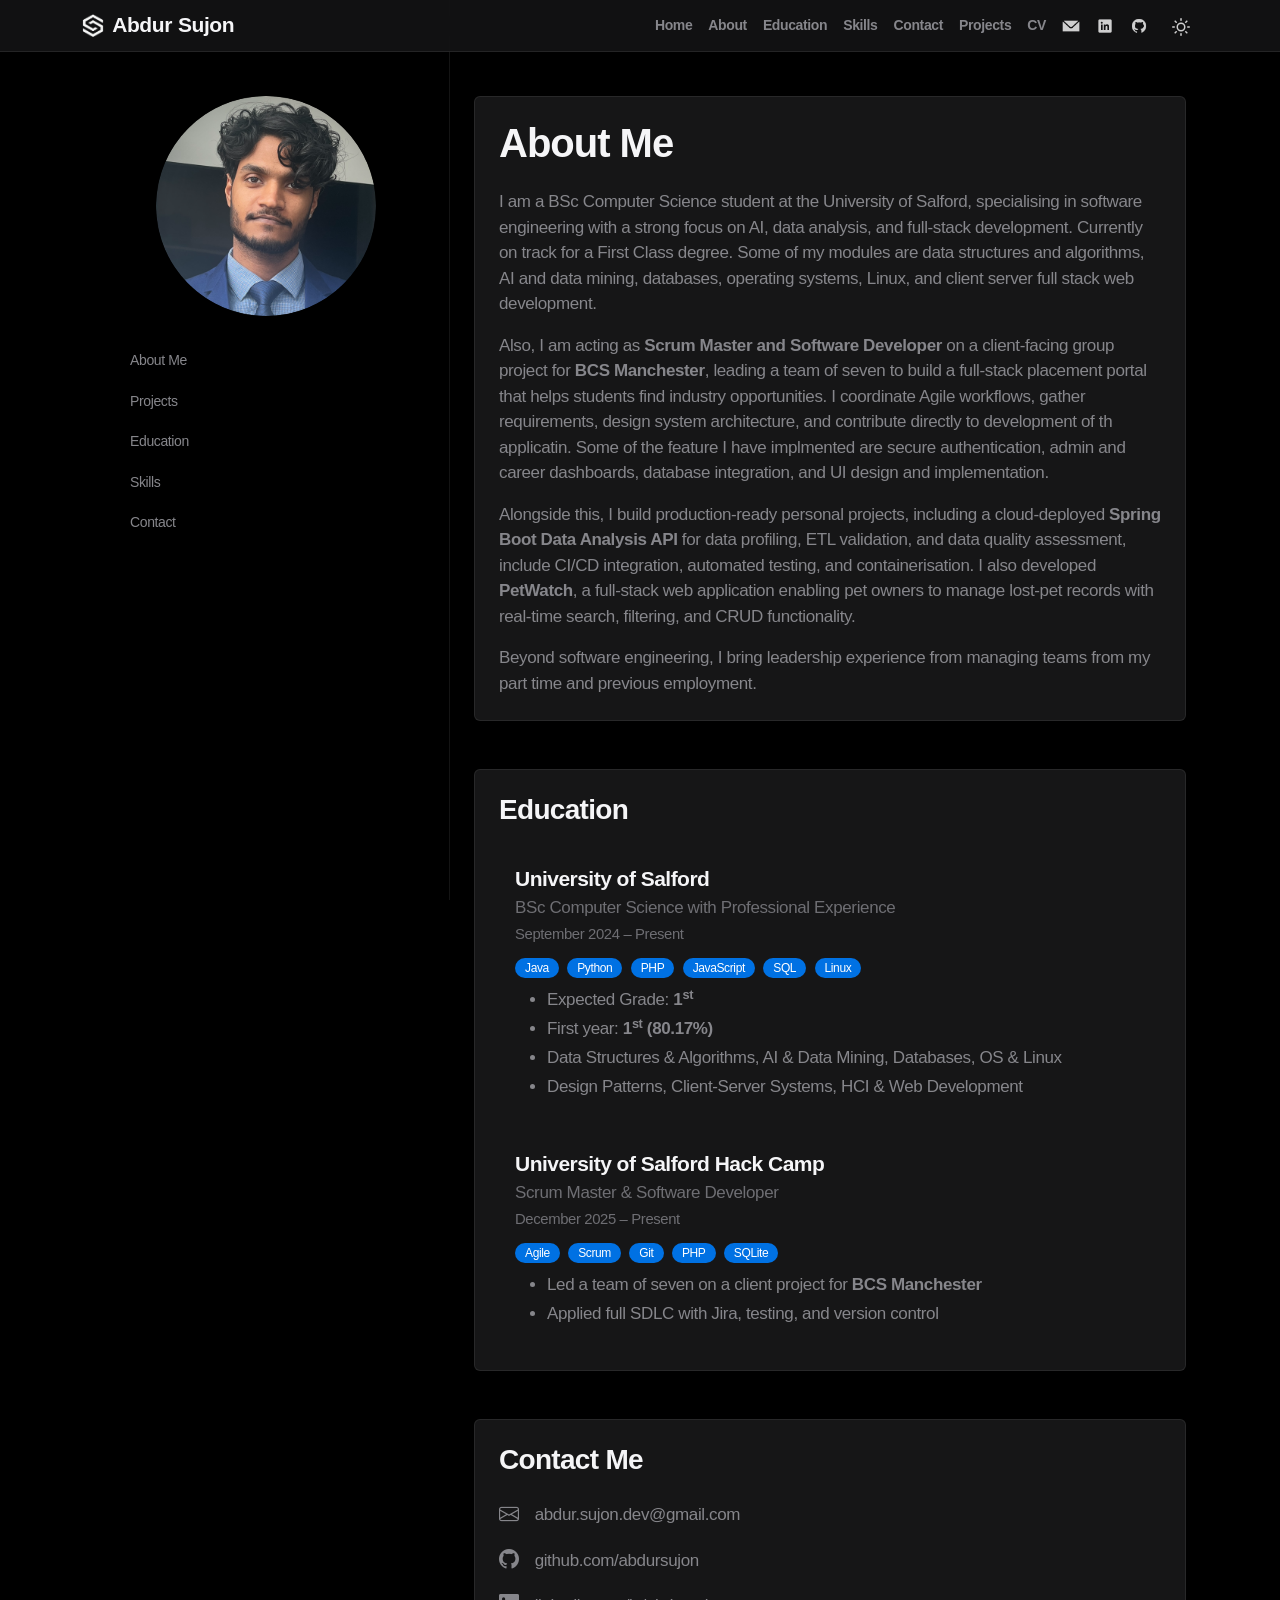
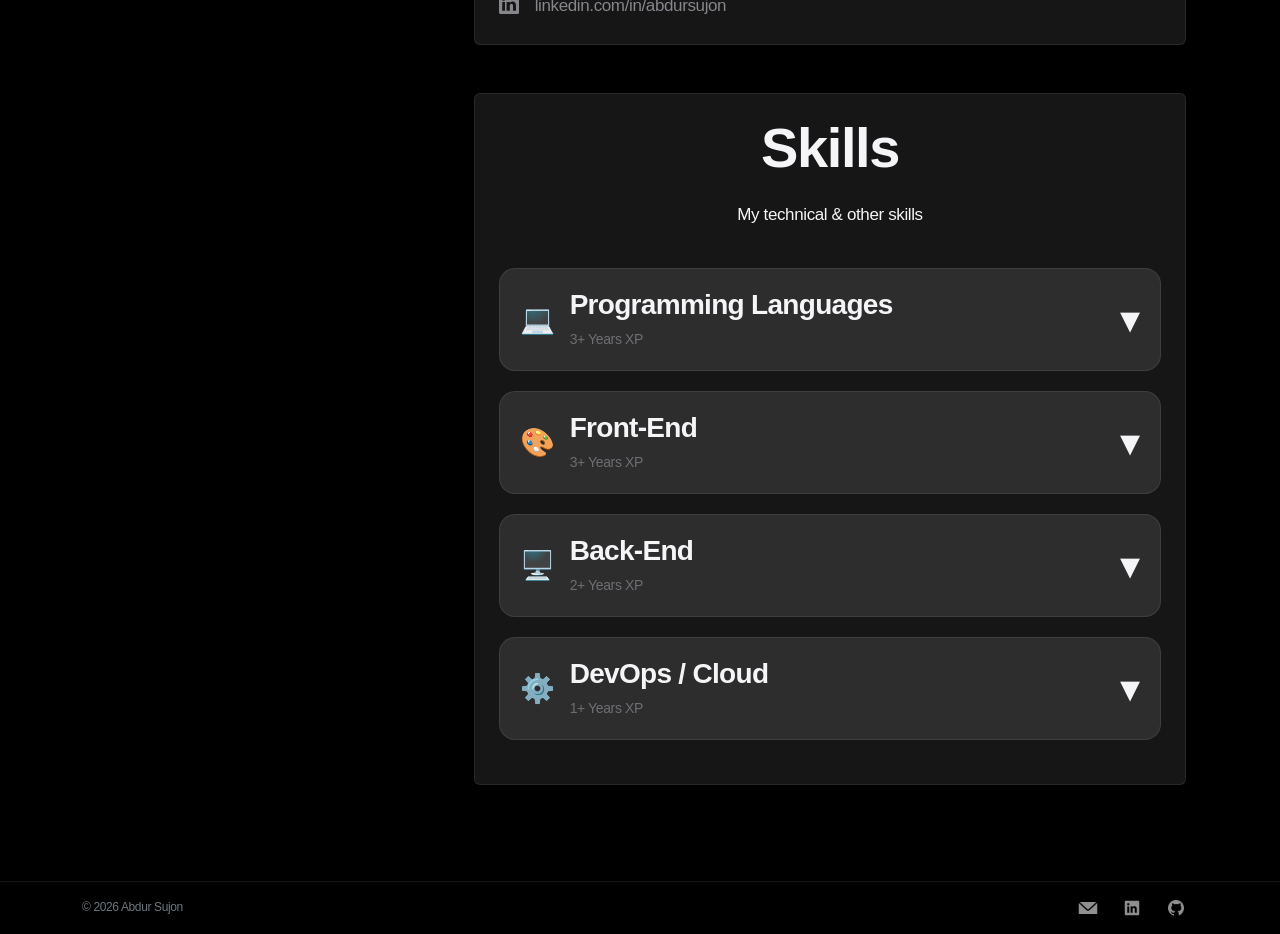
==== commit 1ef37743: "Updates on ui" ====
--- a/index.html
+++ b/index.html
@@ -35,11 +35,24 @@
         </ul>
       </aside>
 
-      <div class="d-block d-lg-none my-4 text-start">
-        <img src="assets/home/profile-1.png" class="img-fluid rounded-circle profile-image mb-2 d-block"
-          alt="Profile photo" style="max-width:200px;" />
-        <h5 class="mt-3 mb-0">Abdur Sujon</h5>
-        <small class="text-muted">Software Engineer · CS Student</small>
+      <div class="d-block d-lg-none mb-5 text-start">
+        <img src="assets/home/profile-1.png" class="img-fluid rounded-circle profile-image profile-image-mobile mb-2 d-block"
+          alt="Profile photo" />
+        <h1 class="hero-title mt-3">Hi, I'm Sujon</h1>
+        <div class="hero-icons">
+          <span>🧑‍💻</span>
+          <span>🎸</span>
+          <span>☕</span>
+          <span>🏏</span>
+          <span>⚽</span>
+          <span>🎮</span>
+        </div>
+        <p class="hero-subtitle">
+          BSc Computer Science | Software Engineering | Artificial Intelligence
+        </p>
+        <button class="hero-contact-btn" onclick="location.href='mailto:abdur.sujon.dev@gmail.com'">
+          Email Me →
+        </button>
       </div>
 
       <!-- Main content -->
@@ -106,7 +119,8 @@
               </div>
 
               <ul class="mb-0">
-                <li>First year: <strong>First Class (80.17%)</strong></li>
+                <li>Expected Grade: <strong>1<sup>st</sup></strong></li>
+                <li>First year: <strong>1<sup>st</sup> (80.17%)</strong></li>
                 <li>Data Structures & Algorithms, AI & Data Mining, Databases, OS & Linux</li>
                 <li>Design Patterns, Client-Server Systems, HCI & Web Development</li>
               </ul>
@@ -170,31 +184,6 @@
             <div class="custom-container-skills"></div>
           </div>
         </section>
-
-        <section id="terminal" class="mb-5 mb-lg-0">
-          <div class="bg-dark rounded p-4 ">
-
-            <span style="color:#00ff00;">sujon@Blue-Frog</span><span style="color:rgb(6,177,220);">:~$</span>
-            <span style="color:#ffffff;"> hostname</span><br>
-            <span style="color:white;">Blue-Frog</span><br><br>
-
-            <span style="color:#00ff00;">sujon@Blue-Frog</span><span style="color:rgb(6,177,220);">:~$</span>
-            <span style="color:#ffffff;"> lscpu</span><br>
-            <span style="color:#4da3ff;">Architecture:</span>
-            <span style="color:#ffffff;"> x1999_26 Human</span><br>
-            <span style="color:#4da3ff;">CPU op-mode(s):</span>
-            <span style="color:#ffffff;"> Morning (16-bit), Afternoon (64-bit), Evening (84-bit)</span><br>
-            <span style="color:#4da3ff;">Memory size:</span>
-            <span style="color:#ffffff;"> Unknown</span><br><br>
-
-            <span style="color:#00ff00;">sujon@Blue-Frog</span><span style="color:rgb(6,177,220);">:~$</span>
-            <span style="color:white;">
-              echo -e "Subject: I am interested in collaboration\n\nI like your work, can we have a chat?"
-              | msmtp abdur.sujon.dev@gmail.com
-            </span>
-
-          </div>
-        </section>
       </div>
     </div>
   </main>
--- a/css/style.css
+++ b/css/style.css
@@ -1,103 +1,85 @@
 :root {
-  --font-primary: "Roboto", sans-serif;
-  --font-display: "Montserrat", sans-serif;
-  --font-logo: "Montserrat Alternates", sans-serif;
-  --font-effect: "Concert One", sans-serif;
-  --color-navbar-footer: #1d1d1d;
-  --color-background-dark: #282828;
-  --color-text-dark: #eaeaea;
-  --nav-hover-bg: rgba(255, 255, 255, 0.1);
+  --font-primary: -apple-system, BlinkMacSystemFont, "SF Pro Text", "Segoe UI", Roboto, Helvetica, Arial, sans-serif;
+  --font-display: -apple-system, BlinkMacSystemFont, "SF Pro Display", "Segoe UI", Roboto, Helvetica, Arial, sans-serif;
+  --font-logo: -apple-system, BlinkMacSystemFont, "SF Pro Display", "Segoe UI", Roboto, Helvetica, Arial, sans-serif;
+  --font-mono: "SF Mono", SFMono-Regular, Consolas, "Liberation Mono", Menlo, monospace;
+
+  --color-background: #000000;
+  --color-background-secondary: #161617;
+  --color-background-elevated: #1d1d1f;
+  --color-card-bg: #161617;
+  --color-navbar-footer: rgba(22, 22, 23, 0.8);
+
+  --color-text-primary: #f5f5f7;
+  --color-text-secondary: #86868b;
+  --color-text-tertiary: #6e6e73;
+
+  --color-accent: #0071e3;
+  --color-accent-hover: #0077ed;
+
+  --color-border: rgba(255, 255, 255, 0.08);
+  --border-subtle: 1px solid var(--color-border);
+
+  --radius-sm: 8px;
+  --radius-md: 12px;
+  --radius-lg: 18px;
+  --radius-xl: 22px;
+  --radius-pill: 980px;
+
+  --shadow-sm: 0 2px 8px rgba(0, 0, 0, 0.3);
+  --shadow-md: 0 4px 16px rgba(0, 0, 0, 0.4);
+  --shadow-lg: 0 8px 32px rgba(0, 0, 0, 0.5);
+
+  --transition-fast: 0.2s ease;
+  --transition-normal: 0.3s ease;
+  --transition-smooth: 0.4s cubic-bezier(0.25, 0.1, 0.25, 1);
+
+  --nav-hover-bg: rgba(255, 255, 255, 0.08);
   --nav-hover-text: #ffffff;
-  --color-text-light: #1d1d1f;
-  --color-accent: #007aff;
-  --radius-default: 16px;
-  --radius-button: 10px;
-  --shadow-subtle: 0 4px 10px rgba(0, 0, 0, 0.2);
-  --shadow-lift: 0 0 30px rgba(0, 0, 0, 0.5);
-  --color-skill-bg: rgba(255, 255, 255, 0.05);
-  --color-skill-card-bg: rgba(255, 255, 255, 0.05);
-  
 }
 
 :root.light {
-  --nav-hover-bg: rgba(0, 0, 0, 0.06);
-  --nav-hover-text: #000000;
-  --color-navbar-footer: #ffffff;
-  --color-background-dark: #f5f5f7;
-  --color-section-bg: #f2f2f5;
+  --color-background: #ffffff;
+  --color-background-secondary: #f5f5f7;
+  --color-background-elevated: #ffffff;
   --color-card-bg: #ffffff;
-  --color-text-dark: #1d1d1f;
-  --color-text-light: #6e6e73;
-  --border-subtle: 1px solid rgba(0, 0, 0, 0.12);
-  --shadow-subtle: 0 4px 10px rgba(0, 0, 0, 0.06);
-  --shadow-lift: 0 8px 30px rgba(0, 0, 0, 0.12);
-  --skill-bg: #ffffff;
-  --skill-card-bg: #ffffff;
-  --skill-progress-bg: rgba(0, 0, 0, 0.15);
-}
-
-:root:not(.light) {
-  --border-subtle: 1px solid rgba(255, 255, 255, 0.06);
-}
-
-#education .border,
-#about .border {
-  border: 1px solid rgba(255,255,255,0.05);
-}
-
-/* dark mode sidebar separator */
-:root .sticky-sidebar {
-  position: sticky;
-  top: 0;
-  height: 100vh;
-  background: var(--color-background-dark);
-  border-right: 1px solid rgba(255, 255, 255, 0.08);
-}
-
-:root .sticky-sidebar::after {
-  content: "";
-  position: absolute;
-  top: 0;
-  right: -12px;
-  width: 12px;
-  height: 100%;
-  pointer-events: none;
-  background: linear-gradient(
-    to right,
-    rgba(0, 0, 0, 0.35),
-    rgba(0, 0, 0, 0)
-  );
-}
-
-/* light mode clean */
-:root.light .sticky-sidebar {
-  border-right: 1px solid rgba(0, 0, 0, 0.12);
-}
-
-:root.light .sticky-sidebar::after {
-  display: none;
-}
-
+  --color-navbar-footer: rgba(251, 251, 253, 0.8);
+
+  --color-text-primary: #1d1d1f;
+  --color-text-secondary: #6e6e73;
+  --color-text-tertiary: #86868b;
+
+  --color-border: rgba(0, 0, 0, 0.08);
+
+  --shadow-sm: 0 2px 8px rgba(0, 0, 0, 0.04);
+  --shadow-md: 0 4px 16px rgba(0, 0, 0, 0.08);
+  --shadow-lg: 0 8px 32px rgba(0, 0, 0, 0.12);
+
+  --nav-hover-bg: rgba(0, 0, 0, 0.04);
+  --nav-hover-text: #1d1d1f;
+}
+
+* {
+  -webkit-font-smoothing: antialiased;
+  -moz-osx-font-smoothing: grayscale;
+}
 
 body {
   min-height: 100vh;
   display: flex;
   flex-direction: column;
-  background: var(--color-background-dark);
+  background: var(--color-background);
+  font-family: var(--font-primary);
+  font-size: 17px;
+  line-height: 1.47059;
+  font-weight: 400;
+  letter-spacing: -0.022em;
+  color: var(--color-text-primary);
 }
 
 main {
   flex: 1;
-  background: var(--color-background-dark);
-}
-
-section > div {
-  background: var(--color-card-bg, #1e1e1e);
-  border: var(--border-subtle);
-}
-
-:root:not(.light) {
-  --color-card-bg: #353535;
+  background: var(--color-background);
 }
 
 h1,
@@ -106,26 +88,63 @@
 h4,
 h5,
 h6 {
-  color: var(--color-text-dark);
   font-family: var(--font-display);
+  color: var(--color-text-primary);
+  font-weight: 600;
+  letter-spacing: -0.025em;
 }
 
 h1 {
-  font-size: 48px;
+  font-size: 56px;
+  line-height: 1.07143;
+  font-weight: 600;
 }
 
 h2 {
-  margin-top: 50px;
+  font-size: 40px;
+  line-height: 1.1;
+  margin-top: 0;
+  margin-bottom: 0.5em;
+}
+
+h3 {
+  font-size: 28px;
+  line-height: 1.14286;
+}
+
+h5 {
+  font-size: 21px;
+  line-height: 1.19048;
 }
 
 p {
   font-weight: 400;
-  color: var(--color-text-dark);
-  line-height: 1.6;
+  color: var(--color-text-secondary);
+  line-height: 1.5;
+  font-size: 17px;
 }
 
 hr {
-  border: 1px solid rgba(255, 255, 255, 0.2);
+  border: none;
+  border-top: var(--border-subtle);
+  opacity: 1;
+}
+
+a {
+  color: var(--color-accent);
+  text-decoration: none;
+  transition: color var(--transition-fast);
+}
+
+a:hover {
+  color: var(--color-accent-hover);
+  text-decoration: underline;
+}
+
+section > div {
+  background: var(--color-card-bg);
+  border: var(--border-subtle);
+  border-radius: var(--radius-lg);
 }
 
 #section-1,
@@ -143,6 +162,11 @@
 #section-3,
 #section-4 {
   margin-top: 50px;
+}
+
+#education .border,
+#about .border {
+  border: var(--border-subtle);
 }
 
 .custom-navbar {
@@ -152,45 +176,57 @@
   right: 0;
   z-index: 1030;
   background-color: var(--color-navbar-footer) !important;
+  backdrop-filter: saturate(180%) blur(20px);
+  -webkit-backdrop-filter: saturate(180%) blur(20px);
   border-bottom: var(--border-subtle);
-  box-shadow: var(--shadow-subtle);
-  height: 60px;
-  display: flex;
-  align-items: center;
+  min-height: 48px;
+  padding: 5px 0;
+  display: flex;
+  align-items: center;
+}
+
+.custom-navbar .container-fluid,
+.custom-navbar .container-lg {
+  display: flex;
+  align-items: center;
+  min-height: 24px;
 }
 
 .navbar-brand.custom-brand {
   display: flex;
   align-items: center;
   gap: 8px;
+  padding: 0;
+  margin: 0;
 }
 
 #logo-img {
-  height: 30px;
+  height: 24px;
   width: auto;
   object-fit: contain;
 }
 
 .custom-navbar-toggler .menu-icon {
-  height: 30px;
-  width: 30px;
-  stroke: var(--color-text-dark);
+  height: 24px;
+  width: 24px;
+  stroke: var(--color-text-primary);
 }
 
 .split-text-container {
   display: flex;
-  font-size: 20px;
-  font-weight: bold;
+  font-size: 21px;
+  font-weight: 600;
   font-family: var(--font-logo);
   overflow: hidden;
+  letter-spacing: -0.02em;
 }
 
 .text-part {
   transform: translateX(0);
-  animation-duration: 2s;
-  animation-timing-function: ease-out;
+  animation-duration: 1.5s;
+  animation-timing-function: cubic-bezier(0.25, 0.1, 0.25, 1);
   animation-fill-mode: forwards;
-  color: var(--color-text-dark);
+  color: var(--color-text-primary);
 }
 
 .text-part.left {
@@ -200,27 +236,29 @@
 }
 
 .text-part.right {
-  transform: translateX(200%); /* */
+  transform: translateX(200%);
   animation-name: slide-in-right;
 }
 
 @keyframes slide-in-left {
   0% {
     transform: translateX(-200%);
-  }
-
+    opacity: 0;
+  }
   100% {
     transform: translateX(0);
+    opacity: 1;
   }
 }
 
 @keyframes slide-in-right {
   0% {
     transform: translateX(200%);
-  }
-
+    opacity: 0;
+  }
   100% {
     transform: translateX(0);
+    opacity: 1;
   }
 }
 
@@ -232,81 +270,118 @@
   box-shadow: none;
 }
 
+.navbar-nav {
+  display: flex;
+  align-items: center;
+}
+
 .navbar-nav .nav-link {
-  font-family: var(--font-display);
-  font-weight: 700;
+  font-family: var(--font-primary);
+  font-weight: 600;
   font-size: 14px;
-  margin: 5px 10px;
-  color: var(--color-text-dark);
-  padding: 6px 14px;
-  border-radius: var(--radius-button);
-  transition: 0.2s ease-in-out;
+  margin: 0;
+  color: var(--color-text-secondary);
+  padding: 8px 10px;
+  border-radius: var(--radius-sm);
+  transition: var(--transition-fast);
+  display: flex;
+  align-items: center;
 }
 
 .navbar-nav .nav-link:hover {
   background-color: var(--nav-hover-bg);
-  color: var(--nav-hover-text);
-  box-shadow: 0 0 10px rgba(0, 122, 255, 0.2);
-  transform: translateY(-1px);
+  color: var(--color-text-primary);
   text-decoration: none;
-}
-
-.contact-link {
-  display: flex;
-  align-items: center;
-  padding: 6px 14px;
-  margin: 5px 10px;
-  border-radius: var(--radius-button);
-  transition: 0.2s ease-in-out;
-  text-decoration: none;
-}
-
-.contact-link:hover {
-  background-color: rgba(255, 255, 255, 0.1);
-  box-shadow: 0 0 10px rgba(0, 122, 255, 0.2);
-  transform: translateY(-1px);
-}
-
-.contact-link img,
-.footer-icon img {
-  height: 25px;
-  width: 25px;
-  filter: none;
 }
 
 .navbar-collapse .navbar-nav {
   text-align: left;
   margin-left: 20px;
+  align-items: center;
+}
+
+.navbar-nav .d-flex {
+  align-items: center;
+}
+
+.contact-link {
+  display: flex;
+  align-items: center;
+  justify-content: center;
+  padding: 8px;
+  margin: 0;
+  border-radius: var(--radius-sm);
+  transition: var(--transition-fast);
+  text-decoration: none;
+}
+
+.contact-link:hover {
+  background-color: var(--nav-hover-bg);
+}
+
+.contact-link img,
+.footer-icon img {
+  width: 18px;
+  filter: none;
+  opacity: 0.8;
+  transition: opacity var(--transition-fast);
+}
+
+.contact-link:hover img,
+.footer-icon:hover img {
+  opacity: 1;
 }
 
 .theme-toggle-btn {
   border: none !important;
   background: transparent;
+  cursor: pointer;
+  padding: 8px;
+  border-radius: var(--radius-sm);
+  transition: background-color var(--transition-fast);
+  display: flex;
+  align-items: center;
+  justify-content: center;
+}
+
+.theme-toggle-btn:hover {
+  background-color: var(--nav-hover-bg);
+}
+
+.theme-toggle-btn img {
+  height: 18px;
+  width: 18px;
 }
 
 :root .theme-toggle-btn img {
   filter: invert(1);
-  border: 1px solid black;
-  padding: 2px;
-  border: none;
+  opacity: 0.8;
 }
 
 :root.light .theme-toggle-btn img {
   filter: none;
-}
-
-/* Side bar */
+  opacity: 0.8;
+}
+
 .sticky-sidebar {
   position: sticky;
   top: 0;
   height: 100vh;
   overflow-y: auto;
-  background: var(--color-background-dark);
+  background: var(--color-background);
+  border-right: var(--border-subtle);
+}
+
+:root .sticky-sidebar::after {
+  display: none;
 }
 
 .sidebar-nav .nav-link {
-  color: var(--color-text-dark);
-  font-weight: 600;
+  color: var(--color-text-secondary);
+  font-weight: 400;
+  font-size: 14px;
+  padding: 10px 0;
+  transition: color var(--transition-fast);
 }
 
 .sidebar-nav .nav-link:hover {
@@ -314,25 +389,112 @@
   text-decoration: none;
 }
 
+.profile-image {
+  display: block;
+  margin-left: 0;
+  max-width: 200px;
+  border: none;
+  border-radius: 50%;
+  transition: transform var(--transition-smooth), box-shadow var(--transition-smooth);
+}
+
+.profile-image:hover {
+  transform: scale(1.03);
+  box-shadow: var(--shadow-lg);
+}
+
+.hero-title {
+  font-size: 48px;
+  font-weight: 600;
+  margin-bottom: 0.4rem;
+  color: var(--color-text-primary);
+  letter-spacing: -0.03em;
+  line-height: 1.08;
+}
+
+.hero-icons {
+  display: flex;
+  gap: 0.6rem;
+  font-size: 1.4rem;
+  margin-bottom: 1rem;
+}
+
+.hero-subtitle {
+  font-size: 17px;
+  color: var(--color-text-secondary);
+  margin-bottom: 1.5rem;
+  line-height: 1.5;
+  font-weight: 400;
+}
+
+.hero-contact-btn {
+  background-color: var(--color-accent);
+  color: #ffffff;
+  border: none;
+  padding: 12px 24px;
+  font-size: 17px;
+  font-weight: 400;
+  border-radius: var(--radius-pill);
+  cursor: pointer;
+  transition: background-color var(--transition-fast), transform var(--transition-fast);
+}
+
+.hero-contact-btn:hover {
+  background-color: var(--color-accent-hover);
+  transform: scale(1.02);
+}
+
+:root.light .hero-contact-btn {
+  background-color: var(--color-accent);
+}
+
+:root:not(.light) .hero-contact-btn {
+  background-color: var(--color-accent);
+}
+
 .badge {
-  background-color: #0d6efd;
-}
-
+  background-color: var(--color-accent) !important;
+  font-weight: 500;
+  font-size: 12px;
+  padding: 4px 10px;
+  border-radius: var(--radius-pill);
+}
 
 #education p,
 #education li {
-  color: var(--color-text-dark);
+  color: var(--color-text-secondary);
 }
 
 #education .text-muted {
-  color: var(--color-text-dark) !important;
+  color: var(--color-text-tertiary) !important;
+}
+
+#education h5 {
+  color: var(--color-text-primary);
+}
+
+#education ul {
+  color: var(--color-text-secondary);
+}
+
+#education li {
+  margin-bottom: 4px;
 }
 
 #contact i {
-  color: var(--color-text-dark);
+  color: var(--color-text-secondary);
+  transition: color var(--transition-fast);
 }
 
 #contact a:hover i {
+  color: var(--color-accent);
+}
+
+#contact a {
+  color: var(--color-text-secondary);
+}
+
+#contact a:hover {
   color: var(--color-accent);
 }
 
@@ -342,25 +504,78 @@
   left: 0;
   right: 0;
   z-index: 1020;
-  background-color: var(--color-navbar-footer) !important;
+  background-color: var(--color-background) !important;
   border-top: var(--border-subtle);
   flex-shrink: 0;
 }
 
+.footer-container .footer {
+  padding: 8px 0;
+}
+
+.footer-container .nav {
+  margin: 0;
+  padding: 0;
+}
+
 .footer-icon {
-  padding: 5px;
-  margin: 5px 10px;
+  display: flex;
+  align-items: center;
+  justify-content: center;
+  padding: 8px;
+  margin: 0 4px;
+  border-radius: var(--radius-sm);
+  transition: opacity var(--transition-fast), background-color var(--transition-fast);
+  opacity: 0.7;
+}
+
+.footer-icon:hover {
+  opacity: 1;
+  background-color: var(--nav-hover-bg);
+}
+
+.footer-icon img {
+  height: 20px;
+  width: 20px;
 }
 
 .rights {
-  color: rgba(255, 255, 255, 0.6);
-  font-size: 0.7rem;
+  color: var(--color-text-tertiary);
+  font-size: 12px;
+}
+
+@media (max-width: 575px) {
+  .main-container {
+    margin-top: 70px;
+    padding: 0 20px;
+  }
+
+  h1 {
+    font-size: 32px;
+  }
+
+  h2 {
+    font-size: 28px;
+  }
+
+  .hero-title {
+    font-size: 32px;
+  }
+
+  .profile-image {
+    max-width: 140px;
+  }
+
+  body {
+    font-size: 15px;
+  }
 }
 
 @media (max-width: 768px) {
-  .main-container{
-    margin-top: 100px;
-  }
+  .main-container {
+    margin-top: 80px;
+  }
+
   .about-3-container {
     padding: 20px;
   }
@@ -374,20 +589,38 @@
   .stat-box h2 {
     font-size: 26px;
   }
+
+  .profile-image {
+    max-width: 160px;
+  }
+
+  h1 {
+    font-size: 40px;
+  }
 }
 
 @media (max-width: 991px) {
-  .main-container{
-    margin-top: 100px;
-  }
+  .main-container {
+    margin-top: 80px;
+  }
+
+  .custom-navbar {
+    padding: 10px 0;
+  }
+
   .navbar-collapse {
     position: absolute;
-    top: 60px;
+    top: 100%;
     left: 0;
     width: 100vw;
-    background-color: var(--color-navbar-footer) !important;
-    padding: 10px 0;
-    z-index: 1029;
+    background-color: #161617 !important;
+    padding: 16px 0;
+    z-index: 1030;
+    border-bottom: var(--border-subtle);
+  }
+
+  :root.light .navbar-collapse {
+    background-color: #fbfbfd !important;
   }
 
   .navbar .container,
@@ -406,41 +639,46 @@
     width: 100%;
     text-align: left;
     justify-content: flex-start;
-    color: var(--color-text-dark) !important;
+    color: var(--color-text-primary) !important;
+    font-size: 14px;
+    padding: 12px 24px;
   }
 
   #logo-img {
-    height: 25px;
-    margin-left: 10px;
-  }
-   
-  
+    height: 20px;
+    margin-left: 16px;
+  }
+
   .profile {
     align-items: center !important;
     justify-content: center !important;
     max-width: 100% !important;
   }
 
-.profile-image {
-  display: block;
-  margin-left: 0;
-}
-
-@media (min-width: 992px) {
   .profile-image {
-    margin-left: auto;
-    margin-right: auto;
-  }
-}
-
+    display: block;
+    margin-left: 0;
+  }
 
   .footer-container {
     height: auto;
-    padding: 10px 0;
+    padding: 12px 0;
+  }
+
+
+
+  .footer-container .col-md-4 {
+    justify-content: center;
+    width: 100%;
+  }
+
+  .footer-container .nav {
+    justify-content: center !important;
+    width: 100%;
   }
 
   .rights {
-    font-size: 0.65rem;
+    font-size: 11px;
   }
 
   #section-1 .hero-title,
@@ -457,14 +695,17 @@
   }
 
   #section-2 {
-    margin-top: 95px !important;
+    margin-top: 60px !important;
   }
 }
 
 @media (min-width: 992px) {
   .profile-image {
     max-width: 200px;
-  }
+    margin-left: auto;
+    margin-right: auto;
+  }
+
   .sticky-sidebar {
     padding-right: 50px;
   }
@@ -474,6 +715,7 @@
   .profile-image {
     max-width: 220px;
   }
+
   .sticky-sidebar {
     padding-left: 60px;
   }
@@ -483,7 +725,47 @@
   .profile-image {
     max-width: 240px;
   }
+
   .sticky-sidebar {
     padding-left: 100px;
   }
 }
+
+.profile-image-mobile {
+  max-width: 180px;
+}
+
+#terminal {
+  font-family: var(--font-mono);
+  font-size: 13px;
+  line-height: 1.6;
+  background: var(--color-background-elevated) !important;
+  border: var(--border-subtle);
+}
+
+.terminal-green {
+  color: #30d158;
+}
+
+.terminal-cyan {
+  color: #64d2ff;
+}
+
+.terminal-white {
+  color: var(--color-text-primary);
+}
+
+.terminal-blue {
+  color: #0a84ff;
+}
+
+.xp {
+  color: var(--color-text-tertiary);
+  font-size: 14px;
+  margin: 0;
+  font-weight: 400;
+}
+
+.text-muted {
+  color: var(--color-text-tertiary) !important;
+}
--- a/css/skills.css
+++ b/css/skills.css
@@ -1,7 +1,7 @@
 :root {
   --skill-bg: rgba(255, 255, 255, 0.07);
-  --skill-card-bg: rgba(255, 255, 255, 0.10);
-  --skill-progress-bg: rgba(255, 255, 255, 0.20);
+  --skill-card-bg: rgba(255, 255, 255, 0.1);
+  --skill-progress-bg: rgba(255, 255, 255, 0.2);
 }
 
 :root.light {
@@ -10,29 +10,12 @@
   --skill-progress-bg: rgba(0, 0, 0, 0.15);
 }
 
-:root:not(.light) .skill-category {
-  background: var(--skill-card-bg) !important;
-  color: #ffffff !important;
-}
-
-:root:not(.light) .skill-cat-header,
-:root:not(.light) .skill-title,
-:root:not(.light) .skill-icon,
-:root:not(.light) .left-side {
-  color: #ffffff !important;
-}
-
-:root:not(.light) .arrow {
-  color: #ffffff !important;
-  stroke: #ffffff !important;
-}
-
 .skills-wrapper {
   margin-top: 40px;
 }
 
 .skill-category {
-  background: var(--skill-bg);
+  background: var(--skill-card-bg);
   border: var(--border-subtle);
   border-radius: 16px;
   padding: 20px;
@@ -45,16 +28,19 @@
   align-items: center;
   justify-content: space-between;
   cursor: pointer;
+  color: var(--color-text-dark);
 }
 
 .left-side {
   display: flex;
   align-items: center;
   gap: 15px;
+  color: var(--color-text-dark);
 }
 
 .skill-icon {
   font-size: 28px;
+  color: var(--color-text-dark);
 }
 
 .skill-items {
@@ -76,6 +62,7 @@
   justify-content: space-between;
   font-weight: bold;
   font-size: 14px;
+  color: var(--color-text-dark);
 }
 
 .progress {
@@ -90,12 +77,19 @@
   height: 100%;
   background: #7b61ff;
   border-radius: 50px;
+  transition: width 0.4s ease;
+}
+
+.arrow {
+  font-size: 40px;
+  color: var(--color-text-dark);
+  transition: transform 0.3s ease;
 }
 
 .skill-category.open .arrow {
   transform: rotate(180deg);
 }
 
-.arrow {
-  font-size: 40px;
-}+.skills-subtitle {
+  color: var(--color-text-light);
+}
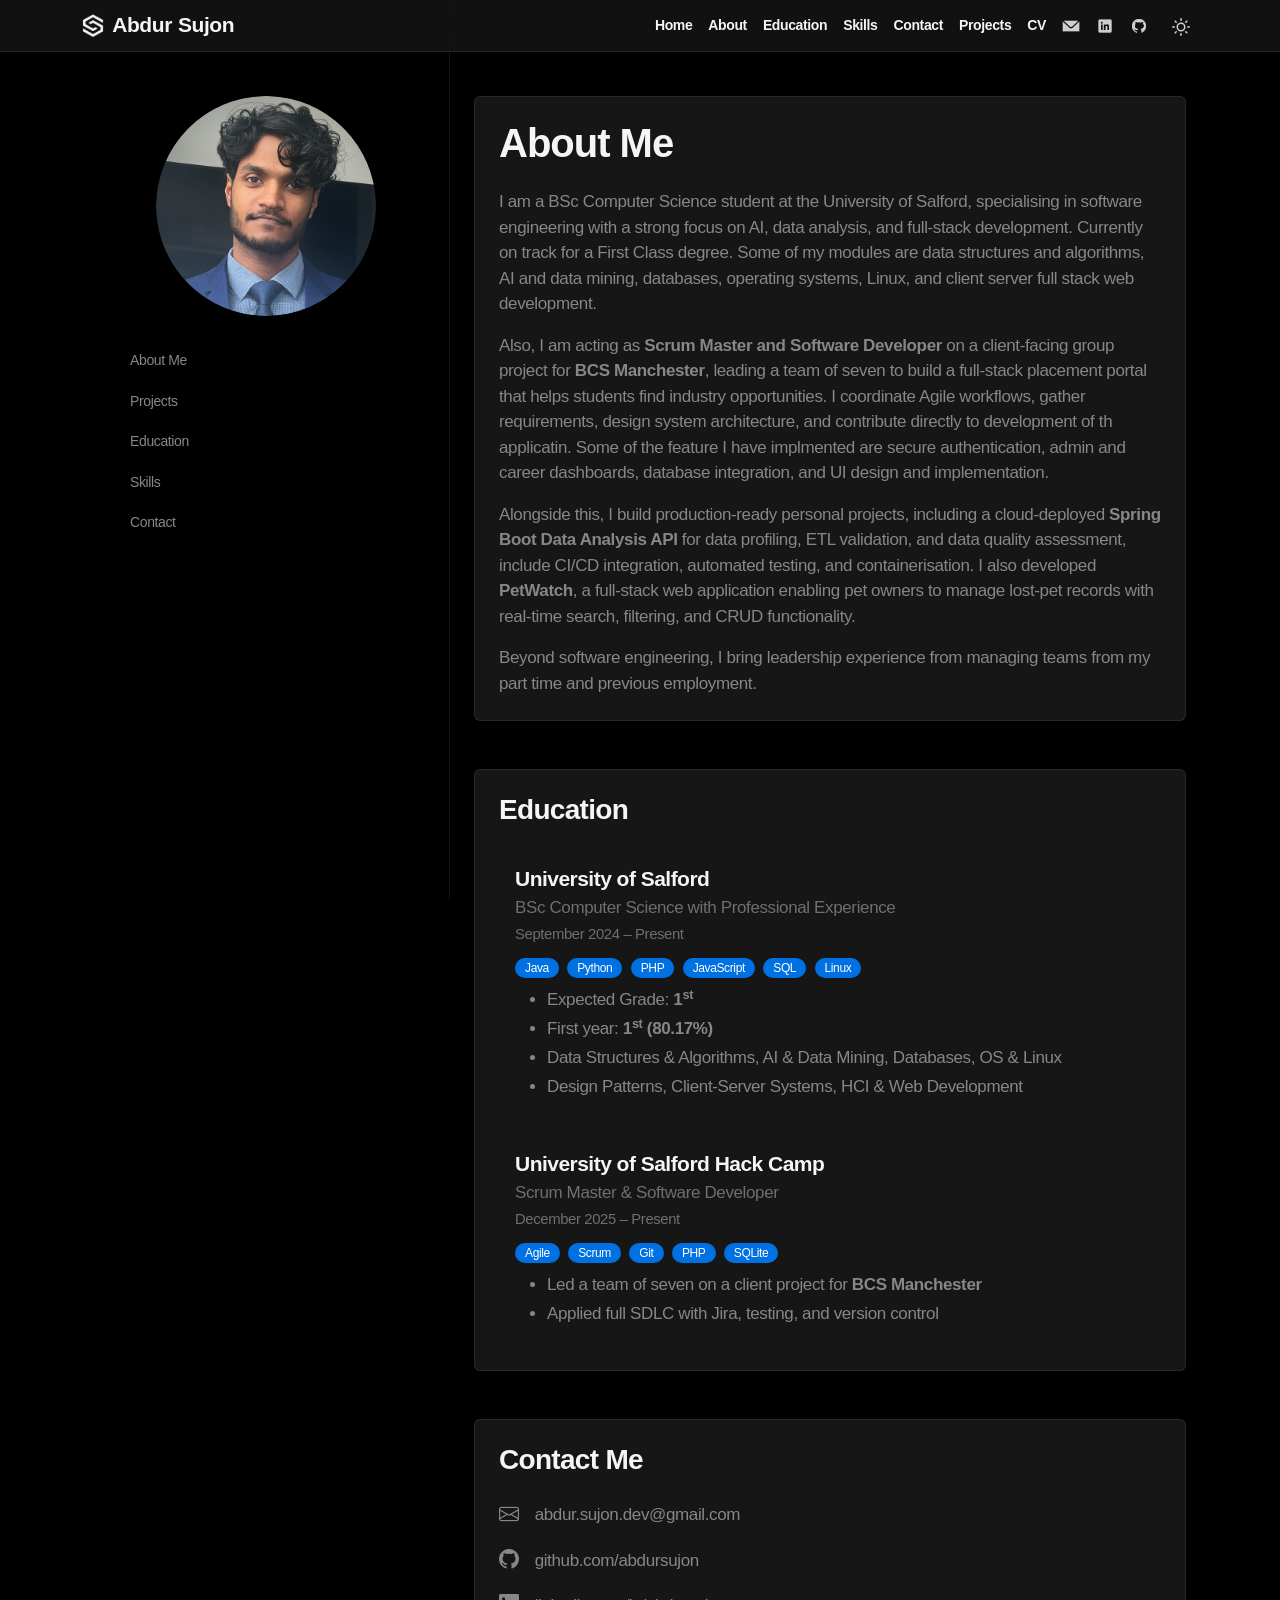
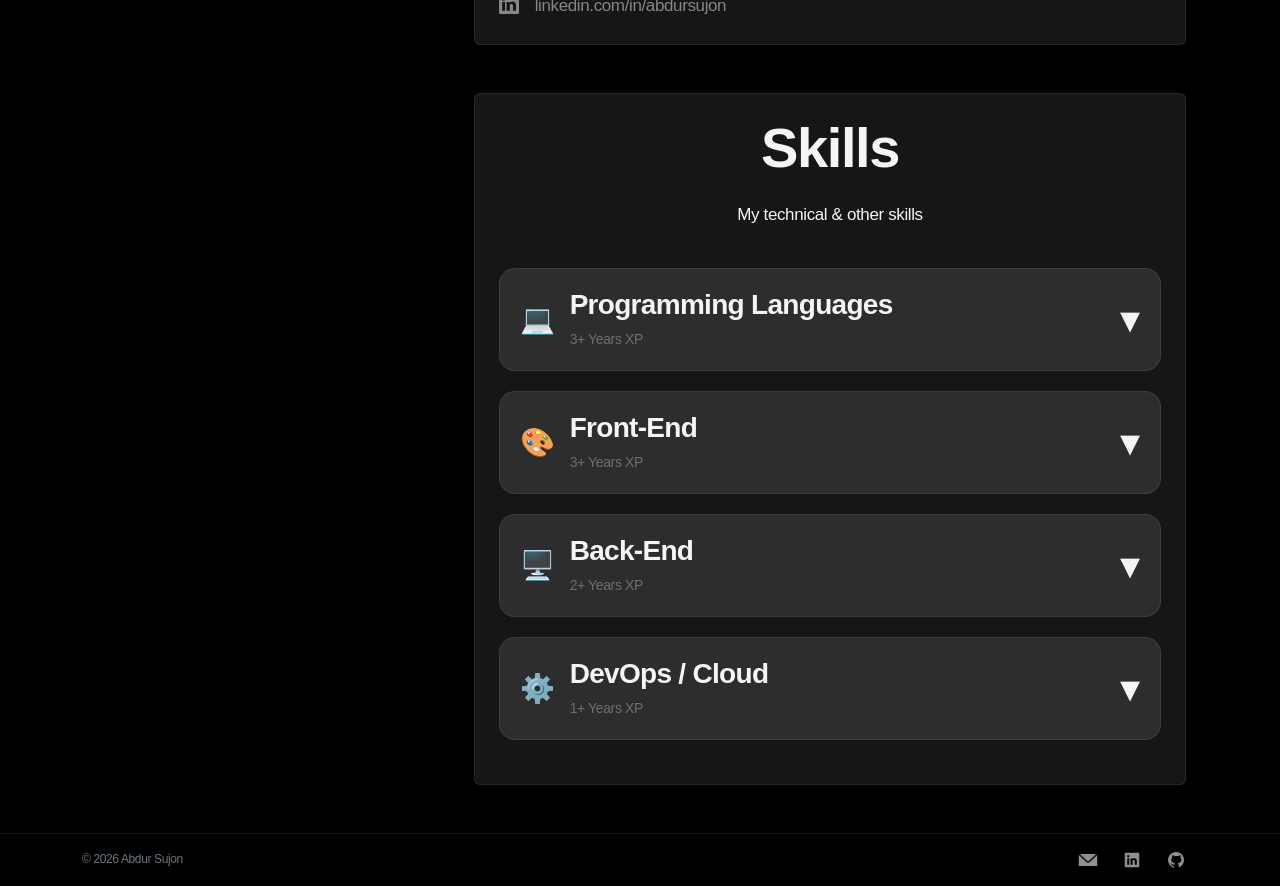
==== commit 0b0e997d: "ui changes" ====
--- a/index.html
+++ b/index.html
@@ -179,7 +179,7 @@
           </div>
         </section>
 
-        <section id="skills" class="mb-5">
+        <section id="skills" class="mb-5 mb-lg-0">
           <div class="rounded shadow-sm p-4">
             <div class="custom-container-skills"></div>
           </div>
--- a/css/style.css
+++ b/css/style.css
@@ -280,7 +280,7 @@
   font-weight: 600;
   font-size: 14px;
   margin: 0;
-  color: var(--color-text-secondary);
+  color: var(--color-text-primary);
   padding: 8px 10px;
   border-radius: var(--radius-sm);
   transition: var(--transition-fast);
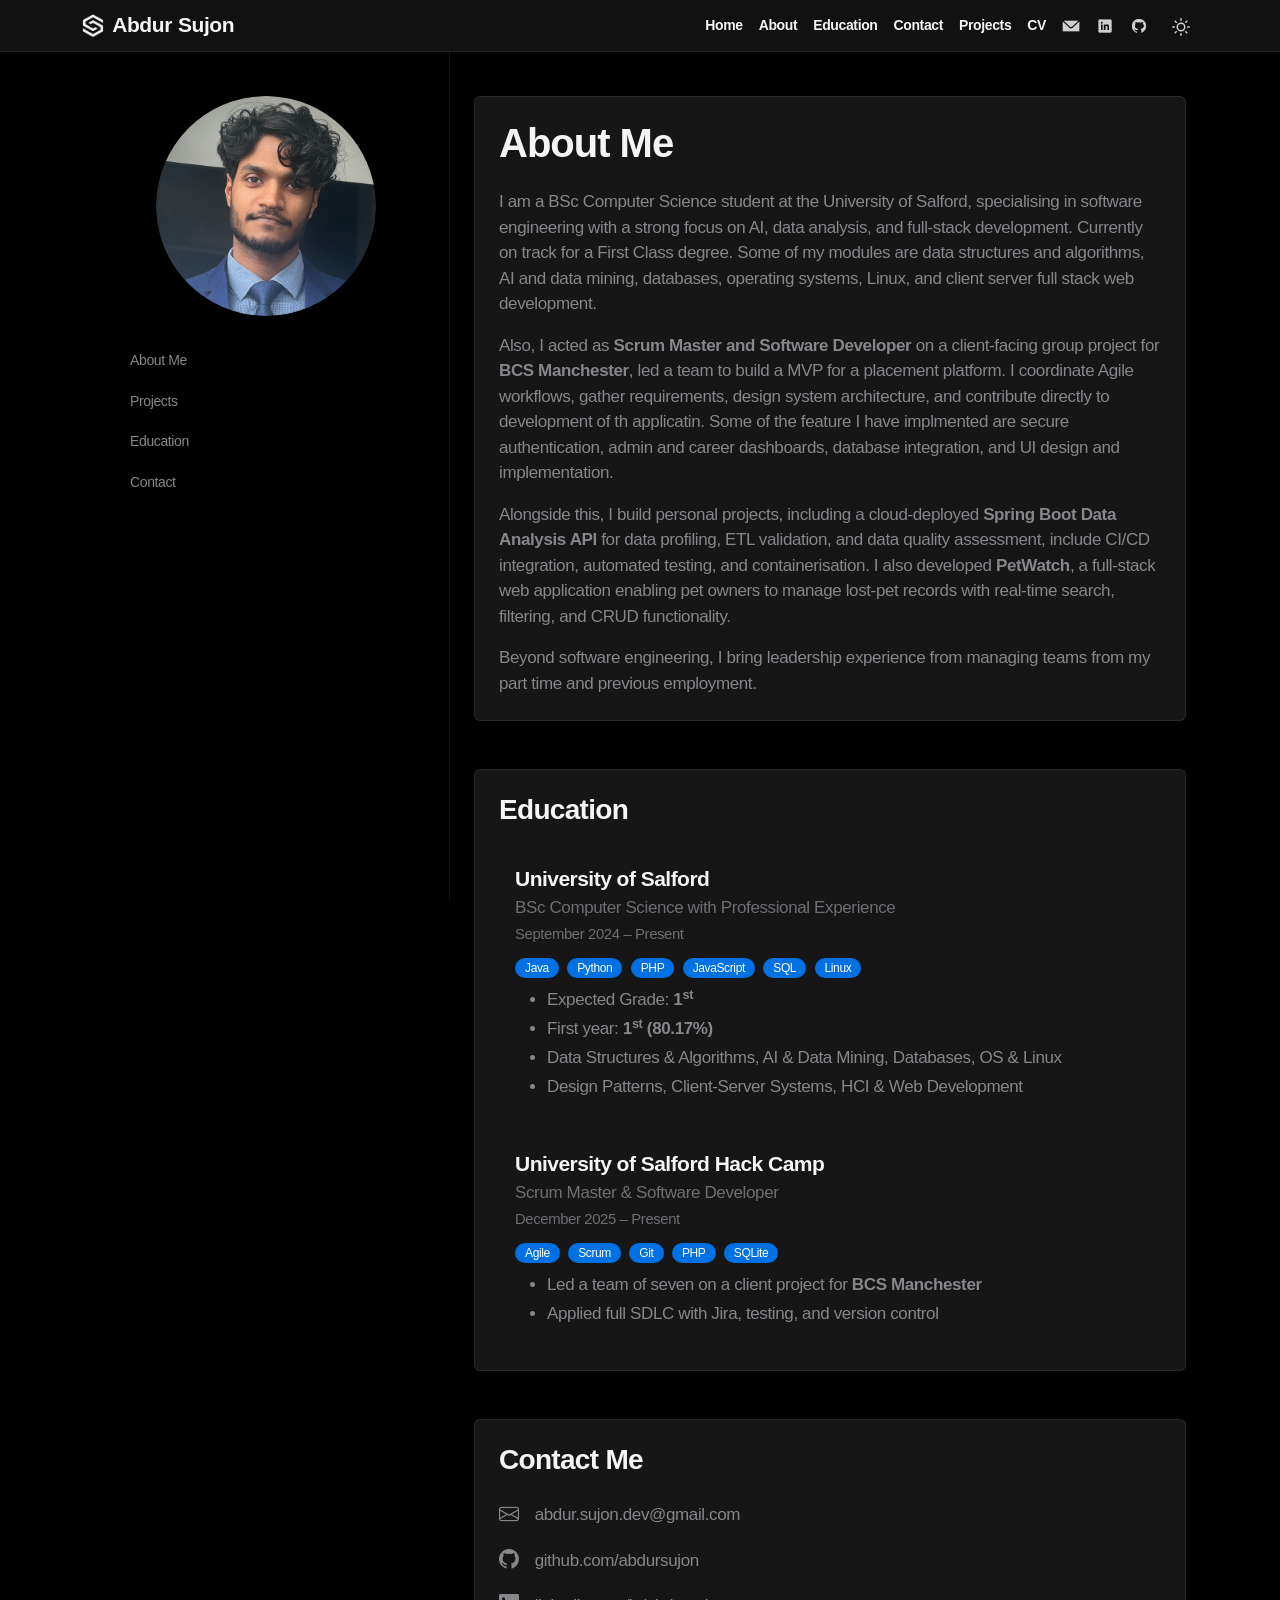
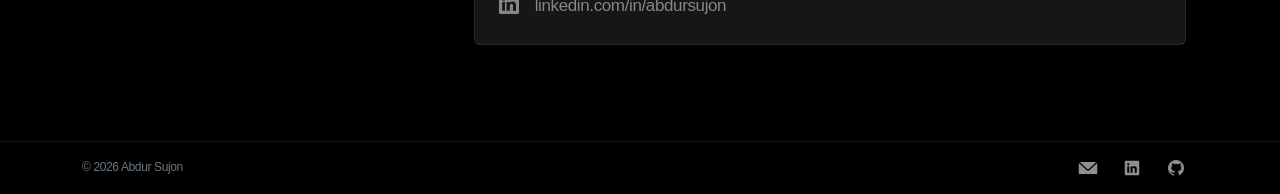
==== commit e1014fbc: "vague details removed" ====
--- a/index.html
+++ b/index.html
@@ -10,7 +10,6 @@
   <link href="css/style.css" rel="stylesheet" />
   <link href="css/skills.css" rel="stylesheet" />
   <link rel="stylesheet" href="https://cdn.jsdelivr.net/npm/bootstrap-icons@1.11.3/font/bootstrap-icons.css">
-
 </head>
 
 <body>
@@ -30,7 +29,6 @@
           <li><a class="nav-link" href="#about">About Me</a></li>
           <li><a class="nav-link" href="./projects.html">Projects</a></li>
           <li><a class="nav-link" href="#education">Education</a></li>
-          <li><a class="nav-link" href="#skills">Skills</a></li>
           <li><a class="nav-link" href="#contact">Contact</a></li>
         </ul>
       </aside>
@@ -48,7 +46,7 @@
           <span>🎮</span>
         </div>
         <p class="hero-subtitle">
-          BSc Computer Science | Software Engineering | Artificial Intelligence
+          BSc Computer Science Student At University of Salford 
         </p>
         <button class="hero-contact-btn" onclick="location.href='mailto:abdur.sujon.dev@gmail.com'">
           Email Me →
@@ -71,23 +69,19 @@
             </p>
 
             <p>
-              Also, I am acting as <strong>Scrum Master and Software Developer</strong> on a client-facing group project
-              for
-              <strong>BCS Manchester</strong>, leading a team of seven to build a full-stack placement portal that helps
-              students find industry opportunities. I coordinate Agile workflows, gather requirements, design system
-              architecture, and contribute directly to development of th applicatin. Some of the feature I have
-              implmented are
-              secure authentication, admin and career dashboards, database integration, and UI design and
+              Also, I acted as <strong>Scrum Master and Software Developer</strong> on a client-facing group project
+              for <strong>BCS Manchester</strong>, led a team to build a MVP for a placement platform. I coordinate Agile workflows,
+              gather requirements, design system architecture, and contribute directly to development of th applicatin. Some of the feature I have
+              implmented are secure authentication, admin and career dashboards, database integration, and UI design and
               implementation.
             </p>
 
             <p>
-              Alongside this, I build production-ready personal projects, including a cloud-deployed
+              Alongside this, I build personal projects, including a cloud-deployed
               <strong>Spring Boot Data Analysis API</strong> for data profiling, ETL validation, and data quality
               assessment, include CI/CD integration, automated testing, and containerisation. I also developed
-              <strong>PetWatch</strong>, a
-              full-stack web application enabling pet owners to manage lost-pet records with real-time search,
-              filtering, and CRUD functionality.
+              <strong>PetWatch</strong>, a full-stack web application enabling pet owners to manage lost-pet 
+              records with real-time search, filtering, and CRUD functionality.
             </p>
 
             <p class="mb-4">
@@ -178,12 +172,6 @@
 
           </div>
         </section>
-
-        <section id="skills" class="mb-5 mb-lg-0">
-          <div class="rounded shadow-sm p-4">
-            <div class="custom-container-skills"></div>
-          </div>
-        </section>
       </div>
     </div>
   </main>
